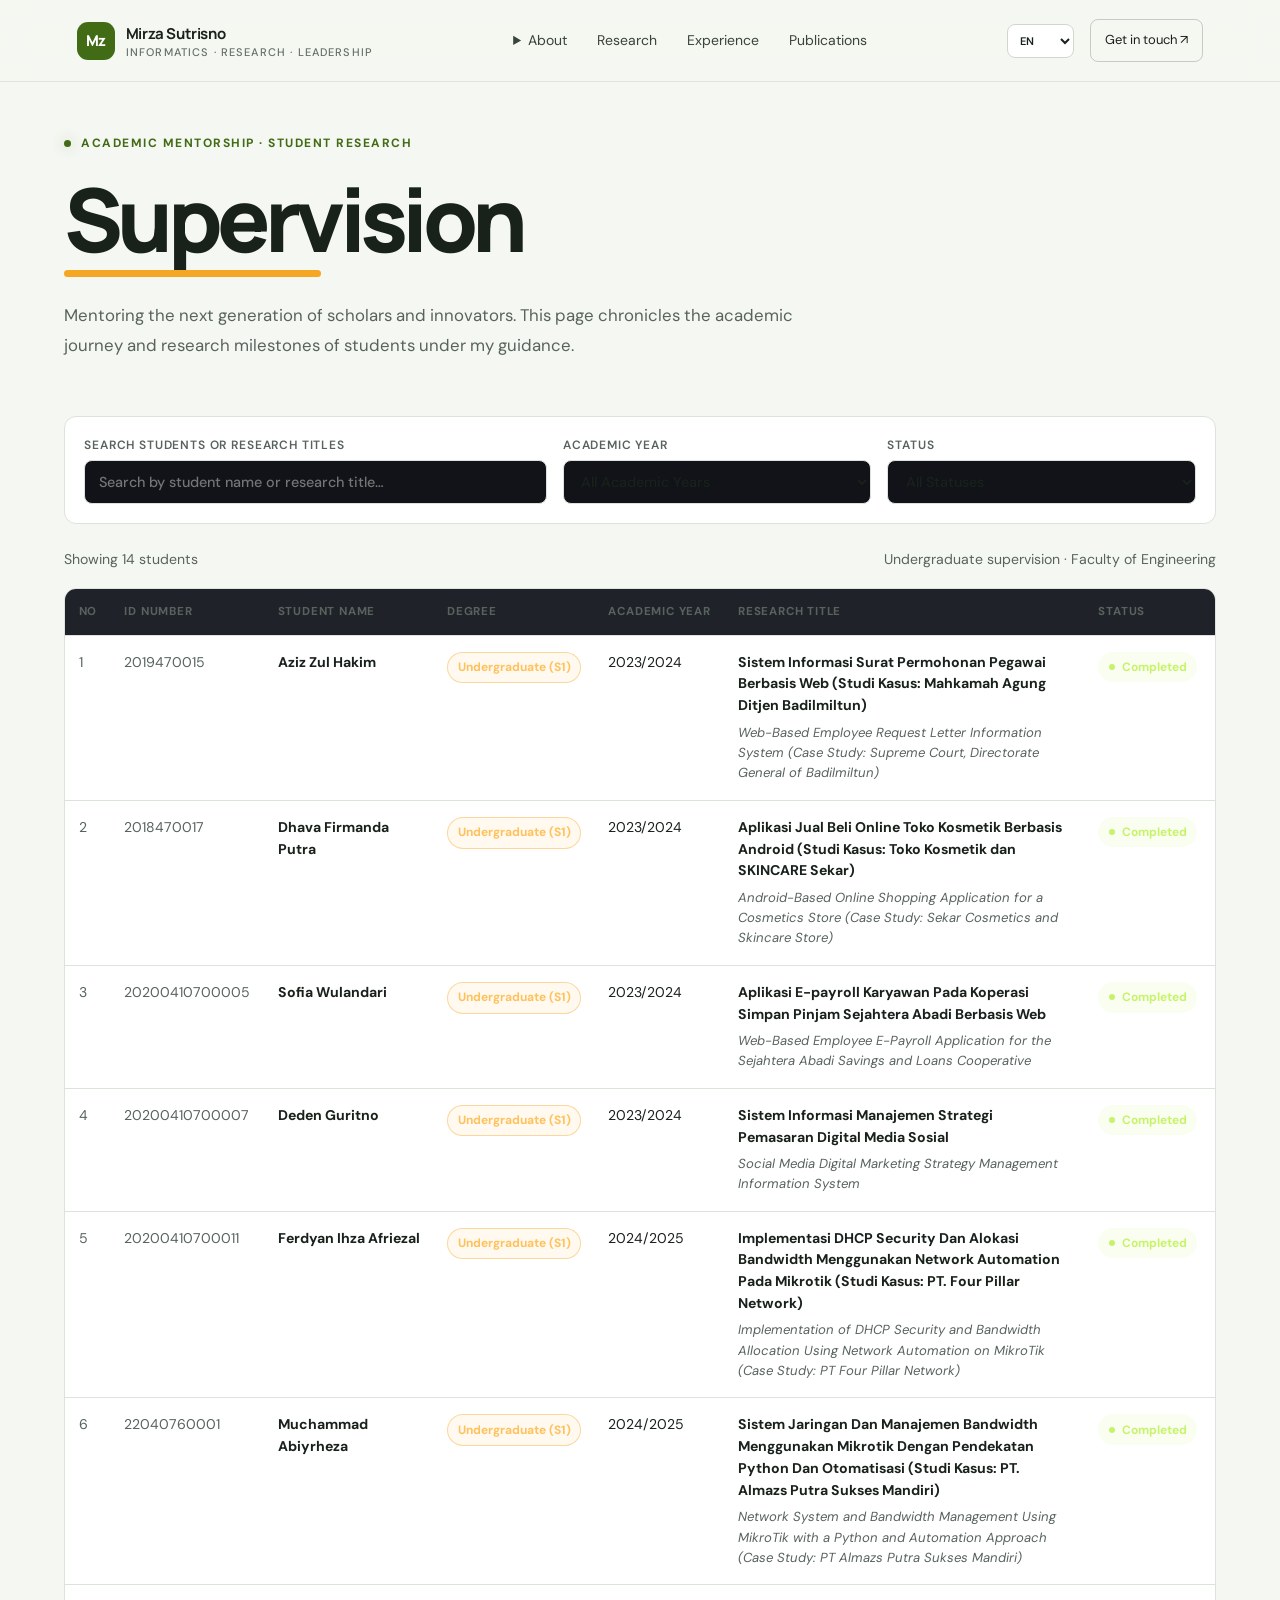
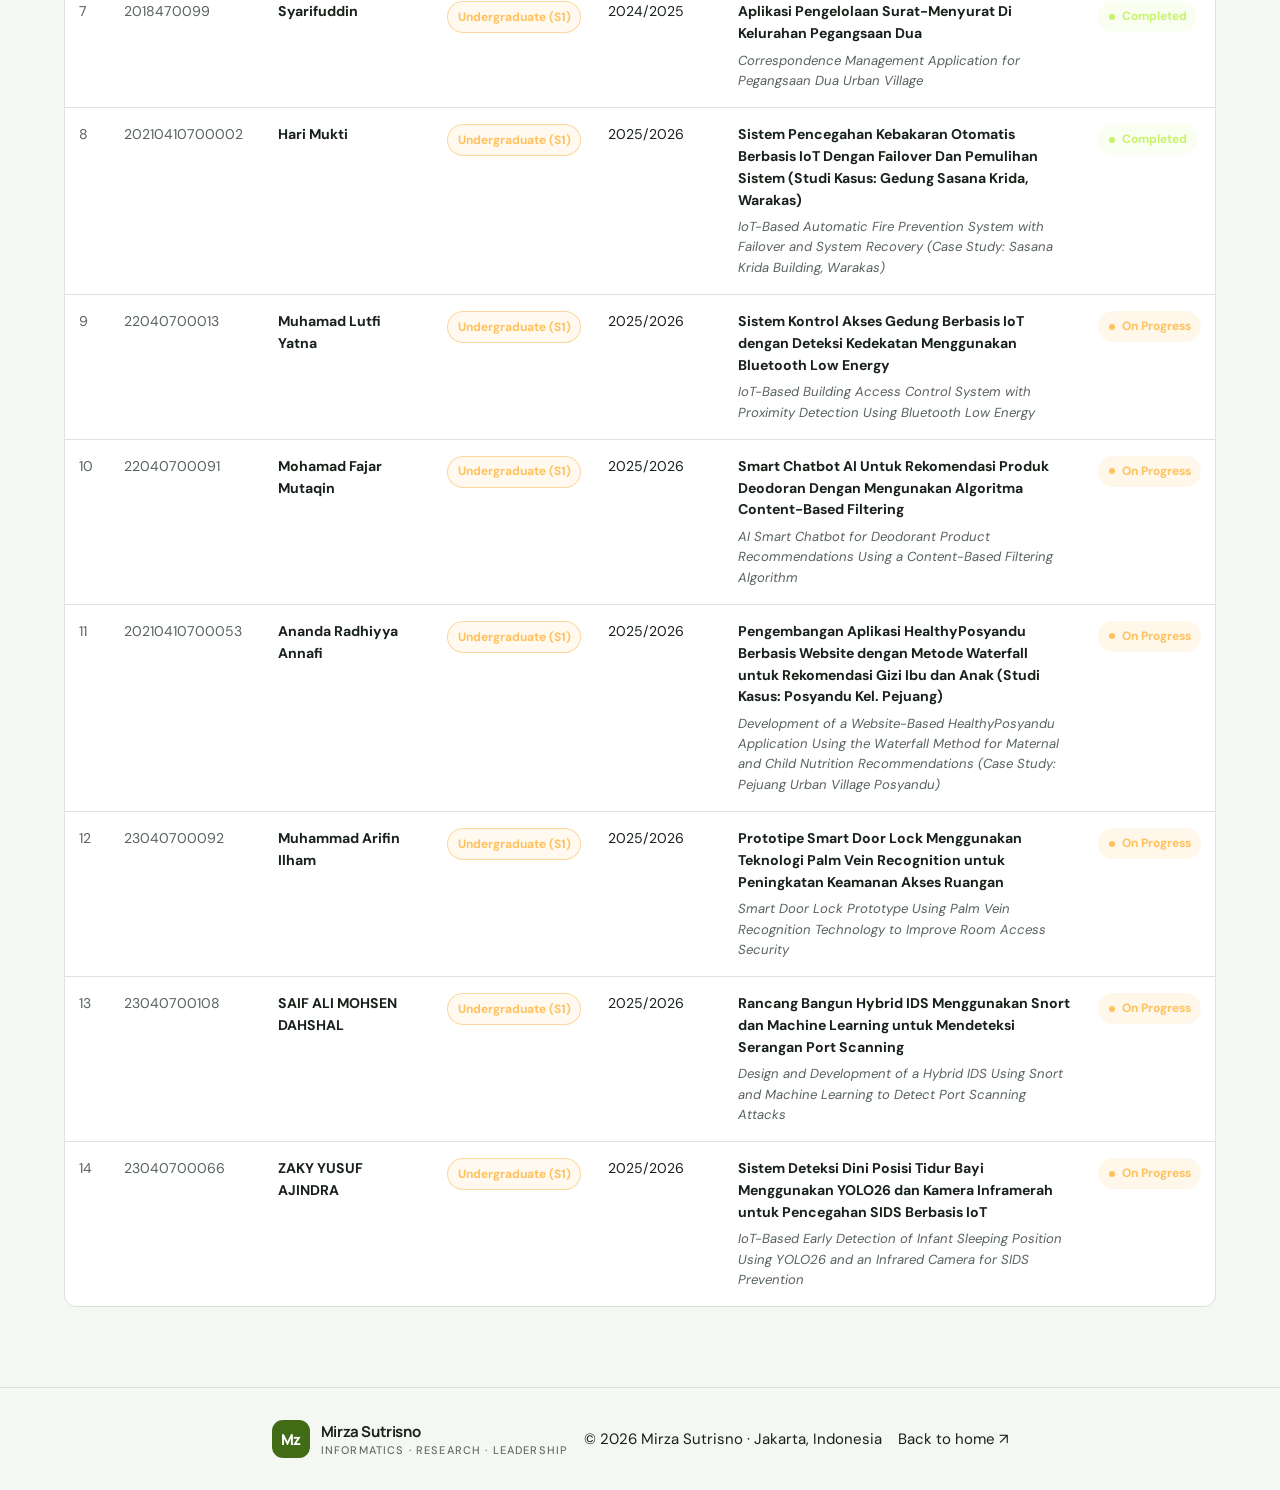
==== supervision.html @ d1dec236 "Add student supervision page with searchable and filterable table" ====
<!doctype html>
<html lang="en">
<head>
  <meta charset="utf-8">
  <meta name="viewport" content="width=device-width, initial-scale=1">
  <meta name="theme-color" content="#111318">
  <meta name="description" content="Academic supervision and research milestones of undergraduate students guided by Mirza Sutrisno.">
  <title>Supervision — Mirza Sutrisno</title>
  <link rel="icon" type="image/png" href="favicon.png">
  <link rel="preconnect" href="https://fonts.googleapis.com">
  <link rel="preconnect" href="https://fonts.gstatic.com" crossorigin>
  <link href="https://fonts.googleapis.com/css2?family=DM+Sans:wght@400;500;600;700&family=Manrope:wght@400;500;600;700;800&display=swap" rel="stylesheet">
  <link rel="stylesheet" href="assets/css/site.css?v=105f255">
  <script defer src="assets/js/site.js"></script>
  <style>
    :root{--amber:#f5a623}
    .supervision-page{max-width:1280px;margin:0 auto;padding:0 5vw}
    .supervision-hero{padding:clamp(2rem,4vw,3.5rem) 0 2rem}
    .supervision-hero h1{display:inline-block;position:relative;margin:1.25rem 0 1rem;font:800 clamp(2.8rem,7vw,5.5rem)/1 var(--display);letter-spacing:-.065em}
    .supervision-hero h1::after{content:"";position:absolute;left:0;bottom:-.18em;width:56%;height:.09em;border-radius:99px;background:var(--amber)}
    .supervision-intro{max-width:760px;margin:1.4rem 0 0;color:var(--muted);font-size:1.05rem;line-height:1.8}
    .filter-panel{display:grid;grid-template-columns:minmax(240px,1.5fr) repeat(2,minmax(180px,1fr));gap:1rem;align-items:end;margin:1.5rem 0;padding:1.2rem;border:1px solid var(--line);border-radius:12px;background:var(--panel)}
    .filter-field{display:grid;gap:.45rem}
    .filter-field label{color:var(--muted);font:600 .75rem var(--mono);letter-spacing:.07em;text-transform:uppercase}
    .filter-control{width:100%;min-height:44px;padding:.7rem .85rem;border:1px solid var(--line);border-radius:8px;background:#111318;color:var(--text);font:500 .9rem var(--mono)}
    .filter-control:focus{outline:2px solid var(--amber);outline-offset:2px}
    .table-meta{display:flex;justify-content:space-between;align-items:center;gap:1rem;margin:1rem 0;color:var(--muted);font-size:.88rem}
    .table-wrap{overflow:auto;margin-bottom:5rem;border:1px solid var(--line);border-radius:12px;background:var(--panel)}
    .supervision-table{width:100%;min-width:1080px;border-collapse:collapse;text-align:left}
    .supervision-table th{padding:.95rem .85rem;background:#20222a;color:var(--muted);font:700 .72rem var(--mono);letter-spacing:.07em;text-transform:uppercase;white-space:nowrap}
    .supervision-table td{padding:1rem .85rem;border-top:1px solid var(--line);vertical-align:top;color:var(--text);font-size:.88rem;line-height:1.55}
    .supervision-table tbody tr:hover{background:#ffffff06}
    .supervision-table .number,.supervision-table .student-id{color:var(--muted);font-variant-numeric:tabular-nums;white-space:nowrap}
    .student-name{min-width:150px;font-weight:700}
    .degree-badge{display:inline-block;padding:.35rem .6rem;border:1px solid #f5a62366;border-radius:999px;background:#f5a62312;color:#ffc15c;font-size:.75rem;font-weight:700;white-space:nowrap}
    .academic-year{white-space:nowrap}
    .research-title{min-width:310px;max-width:480px}
    .research-title strong{display:block;color:var(--text);font-weight:700}
    .research-title em{display:block;margin-top:.35rem;color:var(--muted);font-size:.82rem}
    .status-badge{display:inline-flex;align-items:center;gap:.45rem;padding:.38rem .65rem;border-radius:999px;font-size:.75rem;font-weight:700;white-space:nowrap}
    .status-badge::before{content:"";width:6px;height:6px;border-radius:50%;background:currentColor}
    .status-completed{background:#c7f36a18;color:#c7f36a}
    .status-progress{background:#f5a62318;color:#ffc15c}
    .empty-state{padding:2rem;color:var(--muted);text-align:center}
    .supervision-footer{padding:2rem 5vw;border-top:1px solid var(--line)}
    .supervision-footer-inner{max-width:1280px;margin:auto;display:flex;justify-content:space-between;align-items:center;gap:1rem;flex-wrap:wrap}
    @media(max-width:760px){.filter-panel{grid-template-columns:1fr}.supervision-page{padding:0 6vw}.table-meta{align-items:flex-start;flex-direction:column}.supervision-footer-inner{align-items:flex-start;flex-direction:column}}
  </style>
</head>
<body>
  <header class="top">
    <a class="brand" href="index.html#home"><span class="brand-mark">Mz</span><span>Mirza Sutrisno<span class="brand-sub">INFORMATICS · RESEARCH · LEADERSHIP</span></span></a>
    <nav aria-label="Main navigation">
      <details class="nav-dropdown"><summary>About</summary><div class="nav-dropdown-menu"><a href="index.html#about">About</a><a href="teaching.html">Teaching</a><a href="supervision.html" aria-current="page">Supervision</a></div></details>
      <a href="index.html#work">Research</a><a href="index.html#experience">Experience</a><a href="index.html#publications">Publications</a>
    </nav>
    <div class="tools"><select id="language" aria-label="Choose language"><option value="en">EN</option><option value="id">ID</option><option value="ar">العربية</option></select><a class="contact-btn" href="mailto:mirza.sutrisno@umj.ac.id">Get in touch ↗</a><button class="menu" aria-label="Open menu">☰</button></div>
  </header>
  <main class="supervision-page">
    <section class="supervision-hero" aria-labelledby="page-title">
      <div class="eyebrow"><span class="dot"></span><span>ACADEMIC MENTORSHIP · STUDENT RESEARCH</span></div>
      <h1 id="page-title">Supervision</h1>
      <p class="supervision-intro">Mentoring the next generation of scholars and innovators. This page chronicles the academic journey and research milestones of students under my guidance.</p>
    </section>
    <section class="filter-panel" aria-label="Filter student supervision records">
      <div class="filter-field"><label for="student-search">Search students or research titles</label><input class="filter-control" id="student-search" type="search" placeholder="Search by student name or research title…" autocomplete="off"></div>
      <div class="filter-field"><label for="academic-year-filter">Academic year</label><select class="filter-control" id="academic-year-filter"><option value="all">All Academic Years</option><option value="2023/2024">2023/2024</option><option value="2024/2025">2024/2025</option><option value="2025/2026">2025/2026</option></select></div>
      <div class="filter-field"><label for="status-filter">Status</label><select class="filter-control" id="status-filter"><option value="all">All Statuses</option><option value="Completed">Completed</option><option value="On Progress">On Progress</option></select></div>
    </section>
    <div class="table-meta"><span id="result-count" aria-live="polite">Showing 14 students</span><span>Undergraduate supervision · Faculty of Engineering</span></div>
    <div class="table-wrap">
      <table class="supervision-table">
        <thead><tr><th scope="col">No</th><th scope="col">ID Number</th><th scope="col">Student Name</th><th scope="col">Degree</th><th scope="col">Academic Year</th><th scope="col">Research Title</th><th scope="col">Status</th></tr></thead>
        <tbody id="student-rows">
          <tr data-year="2023/2024" data-status="Completed"><td class="number">1</td><td class="student-id">2019470015</td><td class="student-name">Aziz Zul Hakim</td><td><span class="degree-badge">Undergraduate (S1)</span></td><td class="academic-year">2023/2024</td><td class="research-title"><strong>Sistem Informasi Surat Permohonan Pegawai Berbasis Web (Studi Kasus: Mahkamah Agung Ditjen Badilmiltun)</strong><em>Web-Based Employee Request Letter Information System (Case Study: Supreme Court, Directorate General of Badilmiltun)</em></td><td><span class="status-badge status-completed">Completed</span></td></tr>
          <tr data-year="2023/2024" data-status="Completed"><td class="number">2</td><td class="student-id">2018470017</td><td class="student-name">Dhava Firmanda Putra</td><td><span class="degree-badge">Undergraduate (S1)</span></td><td class="academic-year">2023/2024</td><td class="research-title"><strong>Aplikasi Jual Beli Online Toko Kosmetik Berbasis Android (Studi Kasus: Toko Kosmetik dan SKINCARE Sekar)</strong><em>Android-Based Online Shopping Application for a Cosmetics Store (Case Study: Sekar Cosmetics and Skincare Store)</em></td><td><span class="status-badge status-completed">Completed</span></td></tr>
          <tr data-year="2023/2024" data-status="Completed"><td class="number">3</td><td class="student-id">20200410700005</td><td class="student-name">Sofia Wulandari</td><td><span class="degree-badge">Undergraduate (S1)</span></td><td class="academic-year">2023/2024</td><td class="research-title"><strong>Aplikasi E-payroll Karyawan Pada Koperasi Simpan Pinjam Sejahtera Abadi Berbasis Web</strong><em>Web-Based Employee E-Payroll Application for the Sejahtera Abadi Savings and Loans Cooperative</em></td><td><span class="status-badge status-completed">Completed</span></td></tr>
          <tr data-year="2023/2024" data-status="Completed"><td class="number">4</td><td class="student-id">20200410700007</td><td class="student-name">Deden Guritno</td><td><span class="degree-badge">Undergraduate (S1)</span></td><td class="academic-year">2023/2024</td><td class="research-title"><strong>Sistem Informasi Manajemen Strategi Pemasaran Digital Media Sosial</strong><em>Social Media Digital Marketing Strategy Management Information System</em></td><td><span class="status-badge status-completed">Completed</span></td></tr>
          <tr data-year="2024/2025" data-status="Completed"><td class="number">5</td><td class="student-id">20200410700011</td><td class="student-name">Ferdyan Ihza Afriezal</td><td><span class="degree-badge">Undergraduate (S1)</span></td><td class="academic-year">2024/2025</td><td class="research-title"><strong>Implementasi DHCP Security Dan Alokasi Bandwidth Menggunakan Network Automation Pada Mikrotik (Studi Kasus: PT. Four Pillar Network)</strong><em>Implementation of DHCP Security and Bandwidth Allocation Using Network Automation on MikroTik (Case Study: PT Four Pillar Network)</em></td><td><span class="status-badge status-completed">Completed</span></td></tr>
          <tr data-year="2024/2025" data-status="Completed"><td class="number">6</td><td class="student-id">22040760001</td><td class="student-name">Muchammad Abiyrheza</td><td><span class="degree-badge">Undergraduate (S1)</span></td><td class="academic-year">2024/2025</td><td class="research-title"><strong>Sistem Jaringan Dan Manajemen Bandwidth Menggunakan Mikrotik Dengan Pendekatan Python Dan Otomatisasi (Studi Kasus: PT. Almazs Putra Sukses Mandiri)</strong><em>Network System and Bandwidth Management Using MikroTik with a Python and Automation Approach (Case Study: PT Almazs Putra Sukses Mandiri)</em></td><td><span class="status-badge status-completed">Completed</span></td></tr>
          <tr data-year="2024/2025" data-status="Completed"><td class="number">7</td><td class="student-id">2018470099</td><td class="student-name">Syarifuddin</td><td><span class="degree-badge">Undergraduate (S1)</span></td><td class="academic-year">2024/2025</td><td class="research-title"><strong>Aplikasi Pengelolaan Surat-Menyurat Di Kelurahan Pegangsaan Dua</strong><em>Correspondence Management Application for Pegangsaan Dua Urban Village</em></td><td><span class="status-badge status-completed">Completed</span></td></tr>
          <tr data-year="2025/2026" data-status="Completed"><td class="number">8</td><td class="student-id">20210410700002</td><td class="student-name">Hari Mukti</td><td><span class="degree-badge">Undergraduate (S1)</span></td><td class="academic-year">2025/2026</td><td class="research-title"><strong>Sistem Pencegahan Kebakaran Otomatis Berbasis IoT Dengan Failover Dan Pemulihan Sistem (Studi Kasus: Gedung Sasana Krida, Warakas)</strong><em>IoT-Based Automatic Fire Prevention System with Failover and System Recovery (Case Study: Sasana Krida Building, Warakas)</em></td><td><span class="status-badge status-completed">Completed</span></td></tr>
          <tr data-year="2025/2026" data-status="On Progress"><td class="number">9</td><td class="student-id">22040700013</td><td class="student-name">Muhamad Lutfi Yatna</td><td><span class="degree-badge">Undergraduate (S1)</span></td><td class="academic-year">2025/2026</td><td class="research-title"><strong>Sistem Kontrol Akses Gedung Berbasis IoT dengan Deteksi Kedekatan Menggunakan Bluetooth Low Energy</strong><em>IoT-Based Building Access Control System with Proximity Detection Using Bluetooth Low Energy</em></td><td><span class="status-badge status-progress">On Progress</span></td></tr>
          <tr data-year="2025/2026" data-status="On Progress"><td class="number">10</td><td class="student-id">22040700091</td><td class="student-name">Mohamad Fajar Mutaqin</td><td><span class="degree-badge">Undergraduate (S1)</span></td><td class="academic-year">2025/2026</td><td class="research-title"><strong>Smart Chatbot AI Untuk Rekomendasi Produk Deodoran Dengan Mengunakan Algoritma Content-Based Filtering</strong><em>AI Smart Chatbot for Deodorant Product Recommendations Using a Content-Based Filtering Algorithm</em></td><td><span class="status-badge status-progress">On Progress</span></td></tr>
          <tr data-year="2025/2026" data-status="On Progress"><td class="number">11</td><td class="student-id">20210410700053</td><td class="student-name">Ananda Radhiyya Annafi</td><td><span class="degree-badge">Undergraduate (S1)</span></td><td class="academic-year">2025/2026</td><td class="research-title"><strong>Pengembangan Aplikasi HealthyPosyandu Berbasis Website dengan Metode Waterfall untuk Rekomendasi Gizi Ibu dan Anak (Studi Kasus: Posyandu Kel. Pejuang)</strong><em>Development of a Website-Based HealthyPosyandu Application Using the Waterfall Method for Maternal and Child Nutrition Recommendations (Case Study: Pejuang Urban Village Posyandu)</em></td><td><span class="status-badge status-progress">On Progress</span></td></tr>
          <tr data-year="2025/2026" data-status="On Progress"><td class="number">12</td><td class="student-id">23040700092</td><td class="student-name">Muhammad Arifin Ilham</td><td><span class="degree-badge">Undergraduate (S1)</span></td><td class="academic-year">2025/2026</td><td class="research-title"><strong>Prototipe Smart Door Lock Menggunakan Teknologi Palm Vein Recognition untuk Peningkatan Keamanan Akses Ruangan</strong><em>Smart Door Lock Prototype Using Palm Vein Recognition Technology to Improve Room Access Security</em></td><td><span class="status-badge status-progress">On Progress</span></td></tr>
          <tr data-year="2025/2026" data-status="On Progress"><td class="number">13</td><td class="student-id">23040700108</td><td class="student-name">SAIF ALI MOHSEN DAHSHAL</td><td><span class="degree-badge">Undergraduate (S1)</span></td><td class="academic-year">2025/2026</td><td class="research-title"><strong>Rancang Bangun Hybrid IDS Menggunakan Snort dan Machine Learning untuk Mendeteksi Serangan Port Scanning</strong><em>Design and Development of a Hybrid IDS Using Snort and Machine Learning to Detect Port Scanning Attacks</em></td><td><span class="status-badge status-progress">On Progress</span></td></tr>
          <tr data-year="2025/2026" data-status="On Progress"><td class="number">14</td><td class="student-id">23040700066</td><td class="student-name">ZAKY YUSUF AJINDRA</td><td><span class="degree-badge">Undergraduate (S1)</span></td><td class="academic-year">2025/2026</td><td class="research-title"><strong>Sistem Deteksi Dini Posisi Tidur Bayi Menggunakan YOLO26 dan Kamera Inframerah untuk Pencegahan SIDS Berbasis IoT</strong><em>IoT-Based Early Detection of Infant Sleeping Position Using YOLO26 and an Infrared Camera for SIDS Prevention</em></td><td><span class="status-badge status-progress">On Progress</span></td></tr>
        </tbody>
      </table>
      <p class="empty-state" id="empty-state" hidden>No student records match your filters. Try changing your search or selections.</p>
    </div>
  </main>
  <footer class="supervision-footer"><div class="supervision-footer-inner"><a class="brand" href="index.html#home"><span class="brand-mark">Mz</span><span>Mirza Sutrisno<span class="brand-sub">INFORMATICS · RESEARCH · LEADERSHIP</span></span></a><span>© <span id="year"></span> Mirza Sutrisno · Jakarta, Indonesia</span><a href="index.html#home">Back to home ↗</a></div></footer>
  <script>
    const rows=[...document.querySelectorAll('#student-rows tr')];
    const searchInput=document.getElementById('student-search');
    const yearFilter=document.getElementById('academic-year-filter');
    const statusFilter=document.getElementById('status-filter');
    function filterStudents(){
      const query=searchInput.value.trim().toLowerCase();
      const year=yearFilter.value;
      const status=statusFilter.value;
      let visible=0;
      rows.forEach(row=>{
        const searchable=`${row.querySelector('.student-name').textContent} ${row.querySelector('.research-title').textContent}`.toLowerCase();
        const matches=searchable.includes(query)&&(year==='all'||row.dataset.year===year)&&(status==='all'||row.dataset.status===status);
        row.hidden=!matches;
        if(matches)visible++;
      });
      document.getElementById('result-count').textContent=`Showing ${visible} of ${rows.length} students`;
      document.getElementById('empty-state').hidden=visible!==0;
    }
    searchInput.addEventListener('input',filterStudents);
    yearFilter.addEventListener('change',filterStudents);
    statusFilter.addEventListener('change',filterStudents);
    document.getElementById('year').textContent=new Date().getFullYear();
  </script>
</body>
</html>
---- assets/css/site.css ----
@import url('https://fonts.googleapis.com/css2?family=DM+Sans:wght@400;500;600;700&family=Manrope:wght@400;500;600;700;800&display=swap');
:root{--bg:#111318;--panel:#181a21;--text:#f2f2ee;--muted:#a2a4ae;--line:#30323a;--lime:#c7f36a;--mono:'DM Sans',sans-serif;--display:'Manrope',sans-serif}*{box-sizing:border-box}html{scroll-behavior:smooth;scroll-padding-top:90px}body{margin:0;background:var(--bg);color:var(--text);font-family:var(--mono);font-size:15px;line-height:1.7}a{color:inherit;text-decoration:none}.top{height:82px;padding:0 max(calc((100vw - 1200px)/2),6%);display:flex;align-items:center;justify-content:space-between;border-bottom:1px solid #ffffff12;position:sticky;top:0;background:#111318ed;backdrop-filter:blur(14px);z-index:10}.brand{display:flex;align-items:center;gap:11px;font:700 15px var(--display);letter-spacing:-.4px}.brand-mark{width:38px;height:38px;border-radius:11px;background:var(--lime);color:#151710;display:grid;place-items:center;font-weight:800}.brand-sub{display:block;font:500 8px var(--mono);color:var(--muted);letter-spacing:1.15px;margin-top:1px}.top nav{display:flex;gap:30px;color:#c8c8cc;font-size:12px}.top nav a:hover,.text-link:hover{color:var(--lime)}.tools{display:flex;align-items:center;gap:16px}select{background:#202127;color:var(--text);border:1px solid var(--line);border-radius:8px;padding:8px;font:600 11px var(--mono)}.contact-btn{border:1px solid #ffffff30;padding:9px 14px;border-radius:8px;font-size:11px}.contact-btn:hover{background:var(--lime);color:#111}.menu{display:none}.hero{max-width:1200px;margin:auto;min-height:660px;padding:92px 0 74px;display:grid;grid-template-columns:1.08fr .92fr;align-items:center;gap:40px}.eyebrow{color:var(--lime);letter-spacing:1.5px;font-size:10px;font-weight:700;display:flex;align-items:center;gap:10px}.dot,.pulse{width:7px;height:7px;border-radius:50%;background:var(--lime);box-shadow:0 0 14px #c7f36a9c}.hero h1{font:700 clamp(48px,6vw,78px)/1.05 var(--display);letter-spacing:-4.5px;margin:23px 0}.hero h1 em{font-style:normal;color:var(--lime)}.lead{max-width:510px;font-size:16px;color:#b7b8bf;line-height:1.85}.hero-actions{display:flex;align-items:center;gap:28px;margin-top:29px}.primary{display:inline-flex;align-items:center;gap:30px;padding:13px 18px;background:var(--lime);color:#171a11;border-radius:7px;font-size:12px;font-weight:700}.primary span{font-size:18px}.text-link{font-size:12px;color:#ddd}.metrics{display:flex;gap:46px;border-top:1px solid var(--line);margin-top:58px;padding-top:22px}.metrics div{display:grid;gap:2px}.metrics strong{font:700 25px var(--display)}.metrics strong span{color:var(--lime)}.metrics small{font-size:10px;color:var(--muted);max-width:125px;line-height:1.4}.hero-art{height:440px;position:relative;display:grid;place-items:center}.portrait{width:310px;height:370px;position:relative;z-index:1;overflow:hidden;border-radius:160px 160px 18px 18px;background:#252932;border:1px solid #ffffff20}.portrait img{width:100%;height:100%;object-fit:cover;object-position:center 25%;filter:grayscale(100%);opacity:.87}.portrait:after{content:'';position:absolute;inset:45% 0 0;background:linear-gradient(transparent,#111318)}.portrait-tag{position:absolute;bottom:18px;left:0;right:0;text-align:center;z-index:2;font-size:9px;letter-spacing:2px;color:#e1e2da}.orbit{position:absolute;border:1px solid #c7f36a31;border-radius:50%;transform:rotate(-23deg)}.orbit-one{width:490px;height:290px}.orbit-two{width:420px;height:370px;transform:rotate(38deg);border-color:#ffffff13}.float-card{position:absolute;z-index:3;background:#23252b;border:1px solid #ffffff1b;padding:12px 15px;border-radius:9px;display:flex;align-items:center;gap:11px;box-shadow:0 18px 45px #0006;font-size:8px;letter-spacing:.8px;color:#a9aab1;line-height:1.55}.float-card b{font-size:11px;color:#f4f4f0;letter-spacing:0}.card-icon{font-size:24px;color:var(--lime)}.card-a{left:-4px;top:86px}.card-b{right:-1px;bottom:81px}.pulse{display:inline-block}.vertical-label{position:absolute;right:-32px;top:42%;writing-mode:vertical-rl;letter-spacing:2px;font-size:8px;color:#797b84}.ticker{border-block:1px solid var(--line);display:flex;align-items:center;justify-content:center;gap:42px;padding:19px 5%;color:#bfc0c5;font-size:9px;letter-spacing:1.6px;white-space:nowrap;overflow:hidden}.ticker i{font-style:normal;color:var(--lime);font-size:14px}.section{max-width:1200px;margin:auto;padding:110px 0}.section-label{display:flex;align-items:center;gap:22px;font-size:9px;letter-spacing:1.5px;color:var(--lime);font-weight:700}.rule{height:1px;background:var(--line);flex:1}.about-grid{display:grid;grid-template-columns:1fr 1fr;gap:100px;margin-top:45px}.section h2{font:650 42px/1.18 var(--display);letter-spacing:-1.8px;margin:0}.about-grid p{color:#aeb0b8;margin:0 0 17px;font-size:14px}.about-grid .text-link{display:inline-block;margin-top:9px;color:var(--lime)}.research{border-top:1px solid #ffffff0c}.section-heading{display:flex;align-items:end;justify-content:space-between;margin:43px 0 40px}.section-heading p{max-width:330px;color:var(--muted);font-size:12px}.projects{display:grid;grid-template-columns:repeat(3,1fr);gap:14px}.project{background:var(--panel);border:1px solid #ffffff0d;border-radius:11px;padding:24px;min-height:320px;display:flex;flex-direction:column;transition:transform .2s,border-color .2s}.project:hover{transform:translateY(-4px);border-color:#c7f36a70}.project-top{display:flex;justify-content:space-between;color:#a2a4ab;font-size:8px;letter-spacing:1px}.project-top span+span{color:var(--lime);font-size:16px}.project-glyph{font-size:34px;color:var(--lime);margin:27px 0 9px}.project h3{font:650 17px/1.4 var(--display);margin:0 0 10px}.project p{color:#a2a4ab;font-size:11px;line-height:1.8;margin:0 0 20px}.chips{margin-top:auto;display:flex;gap:7px;flex-wrap:wrap}.chips span{font-size:8px;color:#c9cbd0;border:1px solid #ffffff1a;padding:4px 7px;border-radius:4px;letter-spacing:.6px}.experience{border-top:1px solid #ffffff0c}.journey-grid{display:grid;grid-template-columns:.7fr 1.3fr;gap:90px;margin-top:47px}.timeline article{display:grid;grid-template-columns:120px 1fr;gap:20px;padding:0 0 25px;margin-bottom:24px;border-bottom:1px solid var(--line)}.timeline time{font-size:9px;color:var(--lime);letter-spacing:1px;padding-top:4px}.timeline h3{font:600 16px var(--display);margin:0 0 5px}.timeline p{font-size:11px;color:var(--muted);margin:0}.education{margin:12px 0 0 41%;border-top:1px solid var(--line);padding-top:20px;display:flex;align-items:center;gap:26px;font-size:11px}.education>span{color:var(--lime);font-size:9px;letter-spacing:1px}.education b{font-weight:500;font-size:16px;position:relative;padding-left:48px;min-height:40px}.education .education-icon{position:absolute;left:0;top:50%;transform:translateY(-50%);width:36px;height:36px;object-fit:contain}.education small{display:block;color:var(--muted);font-size:13px}.publications{border-top:1px solid #ffffff0c}.publications h2{margin:38px 0 28px}.publication{display:grid;grid-template-columns:210px 1fr 20px;gap:20px;align-items:center;padding:21px 0;border-top:1px solid var(--line)}.publication span{font-size:8px;color:var(--lime);letter-spacing:.9px}.publication b{font:550 14px var(--display)}.publication i{font-style:normal;color:var(--lime)}.publication:hover b{color:var(--lime)}.profile-links{display:flex;gap:22px;margin-top:30px}.profile-links a{font-size:10px;color:#aeb0b8}.profile-links a:hover{color:var(--lime)}.closing{border-top:1px solid var(--line);text-align:center;padding:90px 20px 100px;background:radial-gradient(ellipse at 50% 110%,#c7f36a12,transparent 55%)}.closing .eyebrow{justify-content:center}.closing h2{font:700 clamp(38px,5vw,58px)/1.12 var(--display);letter-spacing:-2px;margin:25px 0}.closing .primary{margin-top:9px}footer{border-top:1px solid var(--line);min-height:95px;padding:20px max(calc((100vw - 1200px)/2),6%);display:flex;justify-content:space-between;align-items:center}footer>span,footer>a:last-child{font-size:9px;color:var(--muted)}[dir=rtl] body{text-align:right}[dir=rtl] .hero,[dir=rtl] .about-grid,[dir=rtl] .journey-grid{direction:rtl}[dir=rtl] .hero-art{direction:ltr}[dir=rtl] .card-a{left:auto;right:-4px}[dir=rtl] .card-b{right:auto;left:-1px}[dir=rtl] .vertical-label{right:auto;left:-32px}[dir=rtl] .timeline article{grid-template-columns:1fr 120px}[dir=rtl] .education{margin:12px 0 0 0;margin-right:41%}@media(max-width:1280px){.hero,.section{margin-left:6%;margin-right:6%}}@media(max-width:760px){.top{height:70px;padding:0 5%}.top nav{display:none;position:absolute;top:69px;left:0;right:0;background:#17191f;padding:20px 6%;flex-direction:column;gap:18px}.top nav.open{display:flex}.contact-btn{display:none}.menu{display:block;color:white;background:none;border:0;font-size:20px}.hero{padding:62px 0 50px;grid-template-columns:1fr;gap:5px}.hero h1{font-size:56px;letter-spacing:-3px}.hero-art{height:370px;max-width:490px;width:100%;margin:auto}.portrait{width:260px;height:315px}.orbit-one{width:380px;height:240px}.orbit-two{width:330px;height:290px}.card-a{left:0}.card-b{right:0}.metrics{gap:22px;margin-top:40px}.metrics small{font-size:9px}.ticker{justify-content:flex-start;gap:25px}.section{padding:76px 0}.about-grid,.journey-grid{grid-template-columns:1fr;gap:22px}.section h2{font-size:34px}.section-heading{display:block}.projects{grid-template-columns:1fr}.project{min-height:270px}.education{margin:20px 0 0!important;flex-wrap:wrap}.publication{grid-template-columns:1fr 18px;gap:5px}.publication span{grid-column:1}.publication b{grid-column:1}.publication i{grid-column:2;grid-row:1/3}.timeline article{grid-template-columns:95px 1fr;gap:12px}.vertical-label{right:-12px}.closing{padding:72px 5%}footer{padding:20px 5%;gap:14px;flex-wrap:wrap}footer>span{order:3;width:100%}}#back-to-top{position:fixed;right:26px;bottom:26px;z-index:20;width:48px;height:48px;border:1px solid #ffffff30;border-radius:50%;background:var(--lime);color:#171a11;font:700 24px/1 var(--display);box-shadow:0 8px 24px #0007;cursor:pointer;opacity:0;visibility:hidden;transform:translateY(10px);transition:opacity .2s,transform .2s,visibility .2s}#back-to-top.visible{opacity:1;visibility:visible;transform:translateY(0)}#back-to-top:hover{background:#d8ffa0;transform:translateY(-3px)}#back-to-top:focus-visible{outline:3px solid #fff;outline-offset:3px}[dir=rtl] #back-to-top{right:auto;left:26px}@media(max-width:760px){#back-to-top{right:16px;bottom:16px;width:44px;height:44px}[dir=rtl] #back-to-top{right:auto;left:16px}}:root{--bg:#f5f7f2;--panel:#ffffff;--text:#19211b;--muted:#58635d;--line:#dce3da;--lime:#426b16}body{background:var(--bg);color:var(--text)}.top{background:#f5f7f2ed;border-bottom-color:#19211b18}.top nav{color:#39443b}.brand-sub{color:#657067}.hero h1 em{color:#426b16}.lead{color:#4f5b52;font-size:18px}.text-link{color:#334036}.portrait{background:#e3e8df;border-color:#d5ddd2}.portrait img{filter:none;opacity:1}.portrait:after{background:linear-gradient(transparent,#182119b0)}.portrait-tag{color:#fff}.float-card{background:#fff;border-color:#d8dfd6;color:#59645b;box-shadow:0 18px 45px #17221520}.float-card b{color:#19211b}.card-icon{color:#426b16}.vertical-label{color:#5e695f}.ticker{color:#465249;border-color:var(--line)}.about-grid p,.project p,.timeline p,.section-heading p{color:#566259}.project{background:#fff;border-color:#e0e6de;box-shadow:0 8px 28px #1a271010}.project:hover{border-color:#8aae69}.project-top,.chips span{color:#59645b}.chips span{border-color:#dbe2d8}.timeline article{border-bottom-color:var(--line)}.education{border-top-color:var(--line)}.publication{border-top-color:var(--line)}.profile-links a{color:#536056}.closing{border-top-color:var(--line);background:radial-gradient(ellipse at 50% 110%,#8fb95020,transparent 55%)}footer{border-top-color:var(--line)}footer>span,footer>a:last-child{color:#536056}.orbit-one{border-color:#426b1640}.orbit-two{border-color:#19211b20}.contact-btn{border-color:#19211b35}.contact-btn:hover{background:#426b16;color:#fff}.primary{background:#426b16;color:#fff}.primary:hover{background:#345710}.brand-mark{background:#426b16;color:#fff}.dot,.pulse{background:#426b16;box-shadow:0 0 14px #426b1655}.section-label,.eyebrow,.timeline time,.education>span,.publication span,.project-top span+span,.project-glyph,.profile-links a:hover,.about-grid .text-link{color:#426b16}.project h3,.timeline h3,.publication b{color:#19211b}.publication:hover b{color:#426b16}select{background:#fff;color:#19211b;border-color:#cfd8cd}.menu{color:#19211b}.section{color:var(--text)}.brand{color:var(--text)}.brand-sub{font-size:11px}.top nav{font-size:14px}.contact-btn{font-size:13px}.eyebrow,.section-label,.timeline time,.education>span,.publication span,.project-top,.chips span,.metrics small,.float-card,.vertical-label,.portrait-tag,.profile-links a,footer>span,footer>a:last-child{font-size:12px}.metrics small{max-width:150px}.project p,.timeline p,.about-grid p,.section-heading p{font-size:15px}.project h3{font-size:19px}.timeline h3{font-size:18px}.publication b{font-size:16px}.primary,.text-link{font-size:14px}.brand-mark{flex:none}#back-to-top{background:#426b16;color:#fff}#back-to-top:hover{background:#345710}@media(max-width:760px){.top nav{background:#fff}.lead{font-size:17px}.project p,.timeline p,.about-grid p,.section-heading p{font-size:15px}}.ticker{font-size:12px}.education small{font-size:12px}.metrics small{font-size:12px}.project-top{font-size:12px}.publication span{font-size:12px}.education{margin:28px 0 0!important;display:grid;grid-template-columns:repeat(3,minmax(0,1fr));gap:12px;border:0;padding:0}.education>span{grid-column:1/-1}.education b{display:block;background:#fff;border:1px solid #e0e6de;border-radius:10px;padding:16px;line-height:1.5;box-shadow:0 8px 28px #1a271010}.education small{margin-top:5px;color:#59645b}.portrait{width:350px;height:420px}@media(max-width:760px){.education{grid-template-columns:1fr}.education>span{grid-column:1}.portrait{width:285px;height:342px}.hero-art{display:flex;flex-direction:column;justify-content:flex-start;align-items:center;height:auto;min-height:0;gap:14px}.hero-art .orbit,.hero-art .vertical-label{display:none}.hero-art .portrait{flex:none;order:0}.hero-art .float-card{position:relative;inset:auto;z-index:1;width:min(100%,285px);min-height:54px;justify-content:center;text-align:center}.hero-art .card-a{order:1}.hero-art .card-b{order:2}}
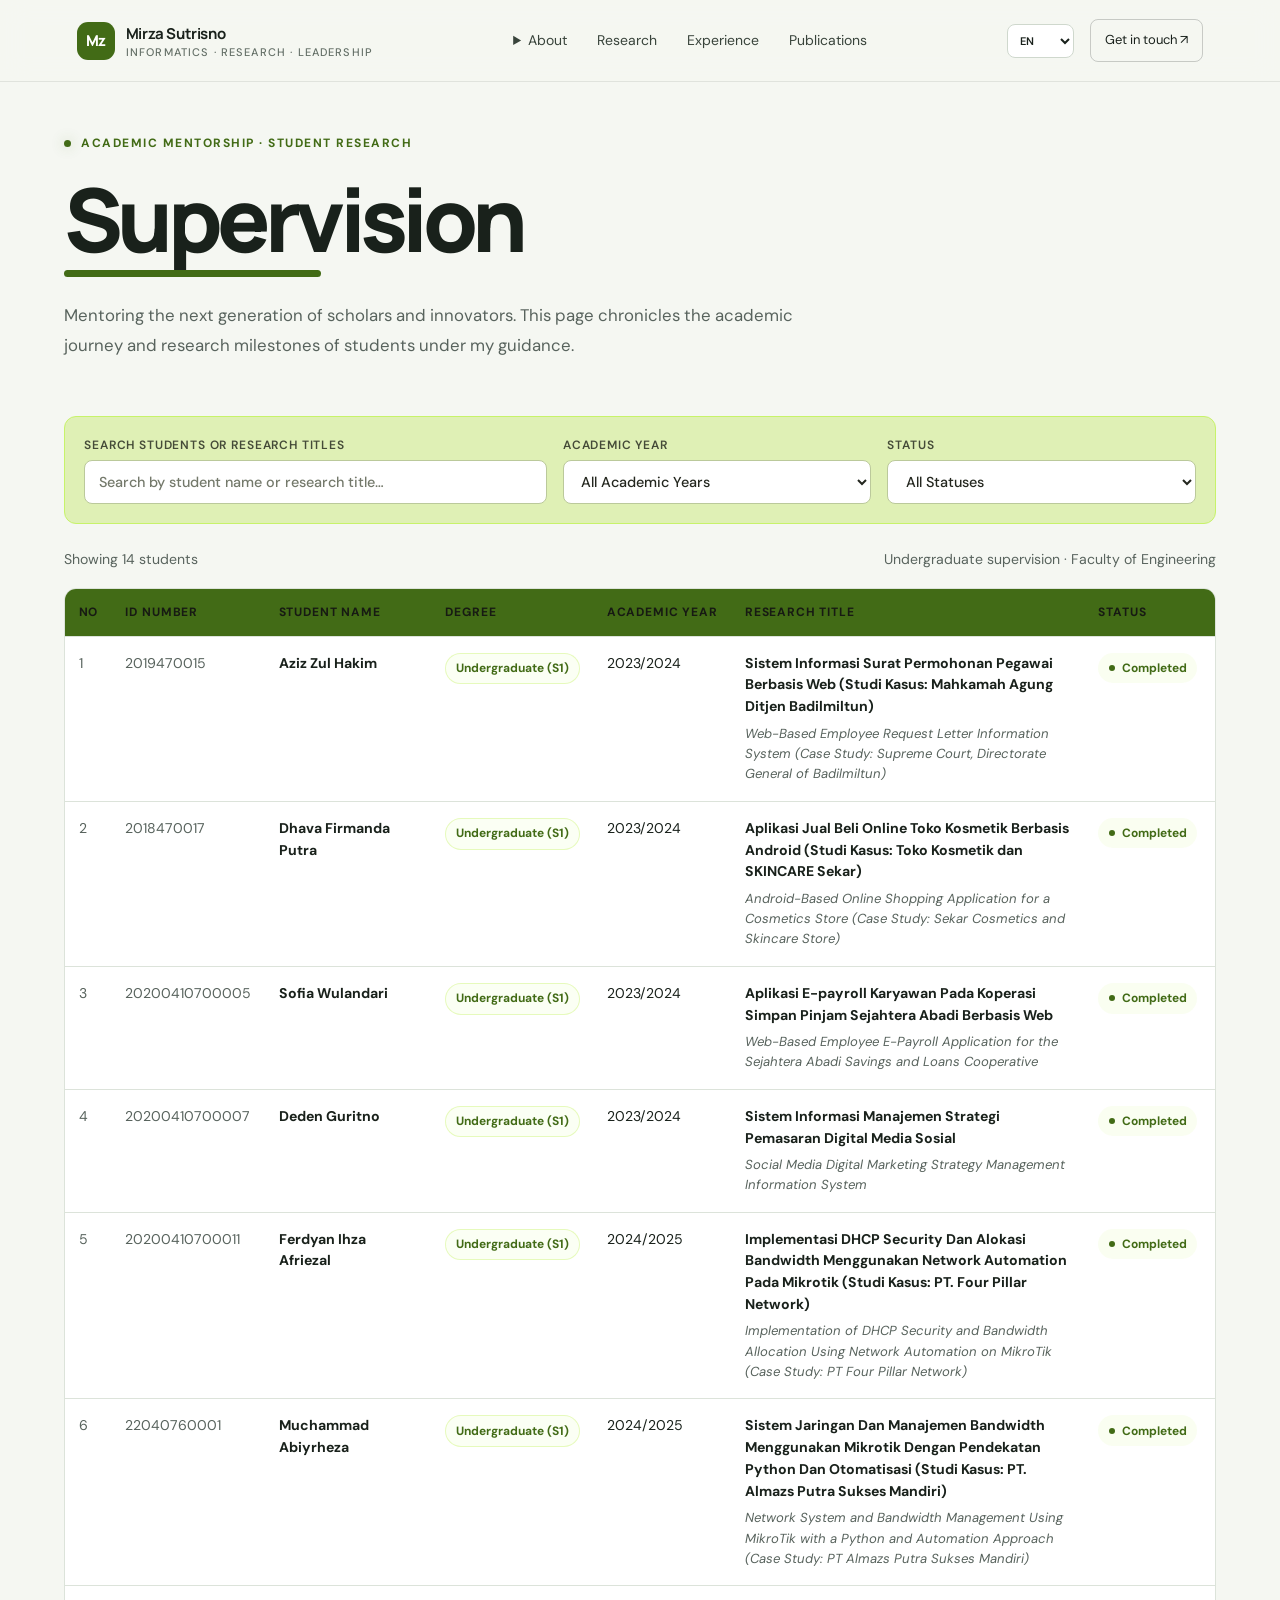
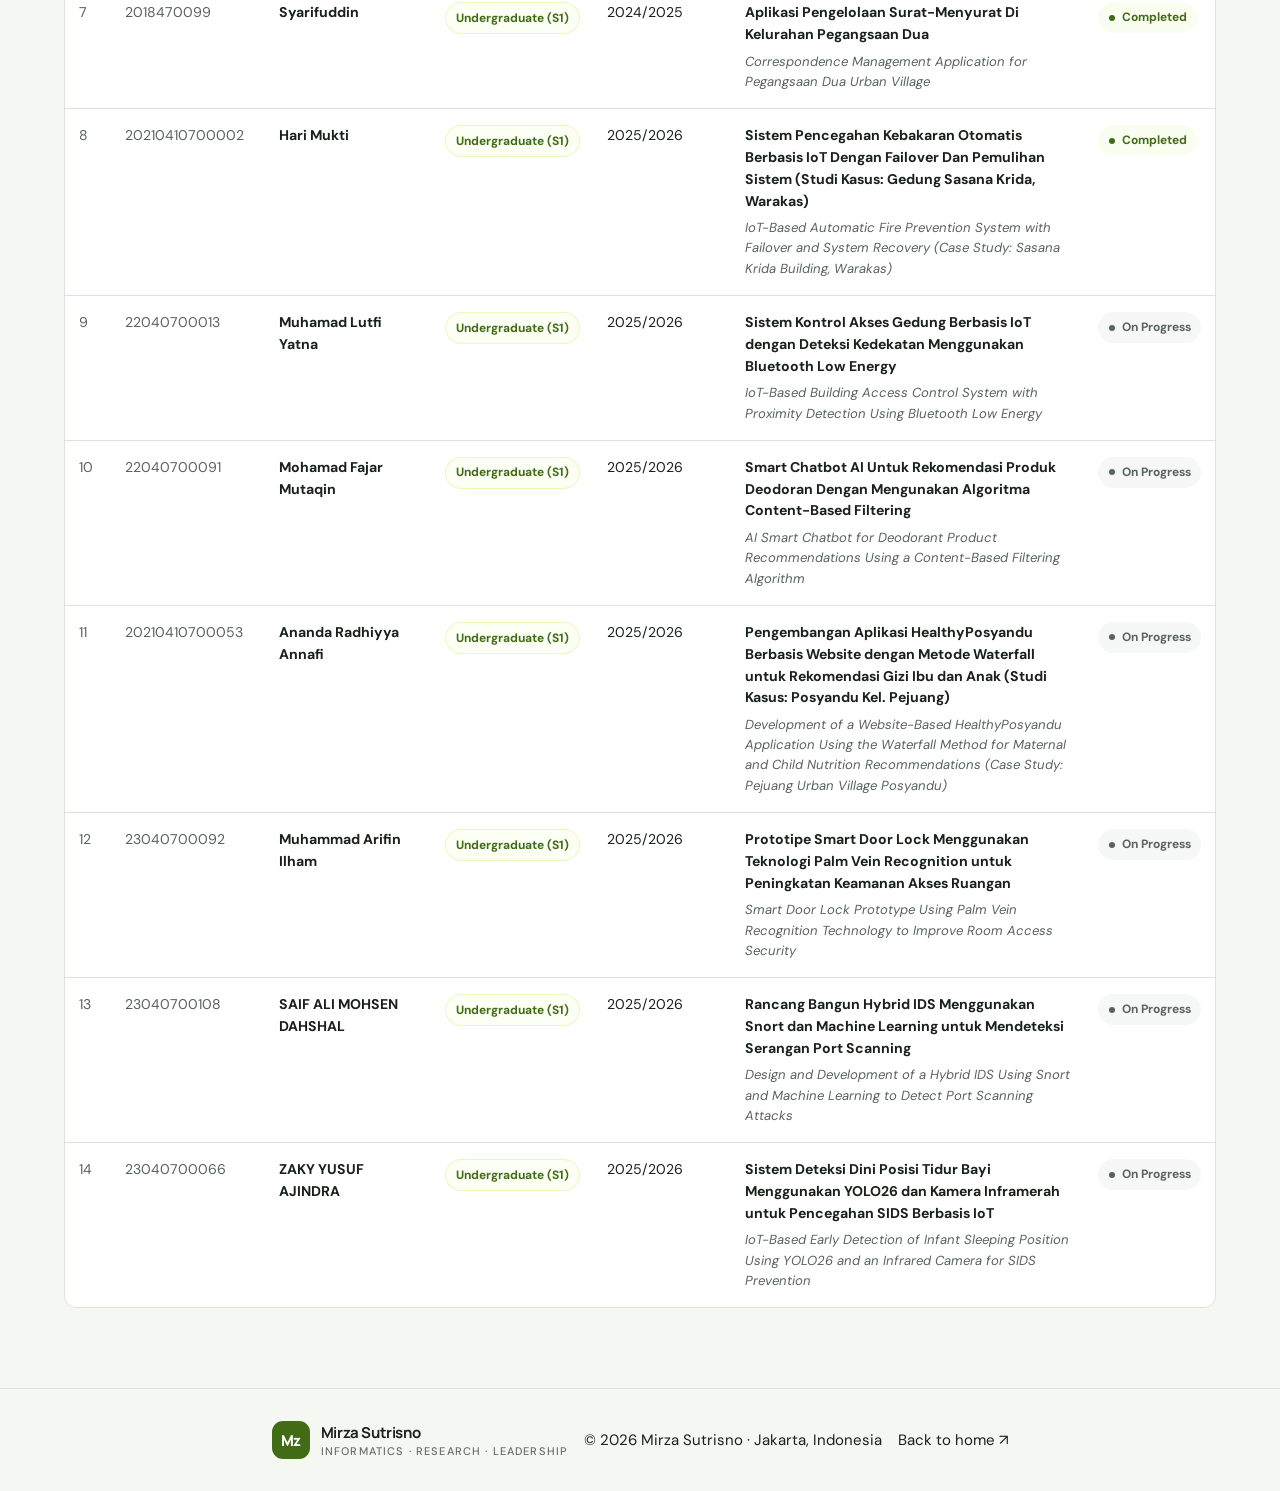
==== commit da5af2dc: "Brighten supervision filters and table header to match site typography" ====
--- a/supervision.html
+++ b/supervision.html
@@ -13,34 +13,34 @@
   <link rel="stylesheet" href="assets/css/site.css?v=105f255">
   <script defer src="assets/js/site.js"></script>
   <style>
-    :root{--amber:#f5a623}
     .supervision-page{max-width:1280px;margin:0 auto;padding:0 5vw}
     .supervision-hero{padding:clamp(2rem,4vw,3.5rem) 0 2rem}
     .supervision-hero h1{display:inline-block;position:relative;margin:1.25rem 0 1rem;font:800 clamp(2.8rem,7vw,5.5rem)/1 var(--display);letter-spacing:-.065em}
-    .supervision-hero h1::after{content:"";position:absolute;left:0;bottom:-.18em;width:56%;height:.09em;border-radius:99px;background:var(--amber)}
+    .supervision-hero h1::after{content:"";position:absolute;left:0;bottom:-.18em;width:56%;height:.09em;border-radius:99px;background:var(--lime)}
     .supervision-intro{max-width:760px;margin:1.4rem 0 0;color:var(--muted);font-size:1.05rem;line-height:1.8}
-    .filter-panel{display:grid;grid-template-columns:minmax(240px,1.5fr) repeat(2,minmax(180px,1fr));gap:1rem;align-items:end;margin:1.5rem 0;padding:1.2rem;border:1px solid var(--line);border-radius:12px;background:var(--panel)}
+    .filter-panel{display:grid;grid-template-columns:minmax(240px,1.5fr) repeat(2,minmax(180px,1fr));gap:1rem;align-items:end;margin:1.5rem 0;padding:1.2rem;border:1px solid #c7f36a;border-radius:12px;background:#dff0b5;color:#111318}
     .filter-field{display:grid;gap:.45rem}
-    .filter-field label{color:var(--muted);font:600 .75rem var(--mono);letter-spacing:.07em;text-transform:uppercase}
-    .filter-control{width:100%;min-height:44px;padding:.7rem .85rem;border:1px solid var(--line);border-radius:8px;background:#111318;color:var(--text);font:500 .9rem var(--mono)}
-    .filter-control:focus{outline:2px solid var(--amber);outline-offset:2px}
+    .filter-field label{color:#454b38;font:600 .75rem var(--mono);letter-spacing:.07em;text-transform:uppercase}
+    .filter-control{width:100%;min-height:44px;padding:.7rem .85rem;border:1px solid #bbc99b;border-radius:8px;background:#fff;color:#24271f;font:500 .9rem var(--mono)}
+    .filter-control::placeholder{color:#74796b;opacity:1}
+    .filter-control:focus{outline:2px solid #719a25;outline-offset:2px}
     .table-meta{display:flex;justify-content:space-between;align-items:center;gap:1rem;margin:1rem 0;color:var(--muted);font-size:.88rem}
     .table-wrap{overflow:auto;margin-bottom:5rem;border:1px solid var(--line);border-radius:12px;background:var(--panel)}
     .supervision-table{width:100%;min-width:1080px;border-collapse:collapse;text-align:left}
-    .supervision-table th{padding:.95rem .85rem;background:#20222a;color:var(--muted);font:700 .72rem var(--mono);letter-spacing:.07em;text-transform:uppercase;white-space:nowrap}
+    .supervision-table th{padding:.95rem .85rem;background:var(--lime);color:#171a13;font:700 .75rem var(--mono);letter-spacing:.07em;text-transform:uppercase;white-space:nowrap}
     .supervision-table td{padding:1rem .85rem;border-top:1px solid var(--line);vertical-align:top;color:var(--text);font-size:.88rem;line-height:1.55}
     .supervision-table tbody tr:hover{background:#ffffff06}
     .supervision-table .number,.supervision-table .student-id{color:var(--muted);font-variant-numeric:tabular-nums;white-space:nowrap}
     .student-name{min-width:150px;font-weight:700}
-    .degree-badge{display:inline-block;padding:.35rem .6rem;border:1px solid #f5a62366;border-radius:999px;background:#f5a62312;color:#ffc15c;font-size:.75rem;font-weight:700;white-space:nowrap}
+    .degree-badge{display:inline-block;padding:.35rem .6rem;border:1px solid #c7f36a66;border-radius:999px;background:#c7f36a12;color:var(--lime);font-size:.75rem;font-weight:700;white-space:nowrap}
     .academic-year{white-space:nowrap}
     .research-title{min-width:310px;max-width:480px}
     .research-title strong{display:block;color:var(--text);font-weight:700}
     .research-title em{display:block;margin-top:.35rem;color:var(--muted);font-size:.82rem}
     .status-badge{display:inline-flex;align-items:center;gap:.45rem;padding:.38rem .65rem;border-radius:999px;font-size:.75rem;font-weight:700;white-space:nowrap}
     .status-badge::before{content:"";width:6px;height:6px;border-radius:50%;background:currentColor}
-    .status-completed{background:#c7f36a18;color:#c7f36a}
-    .status-progress{background:#f5a62318;color:#ffc15c}
+    .status-completed{background:#c7f36a18;color:var(--lime)}
+    .status-progress{background:#a2a4ae18;color:var(--muted)}
     .empty-state{padding:2rem;color:var(--muted);text-align:center}
     .supervision-footer{padding:2rem 5vw;border-top:1px solid var(--line)}
     .supervision-footer-inner{max-width:1280px;margin:auto;display:flex;justify-content:space-between;align-items:center;gap:1rem;flex-wrap:wrap}
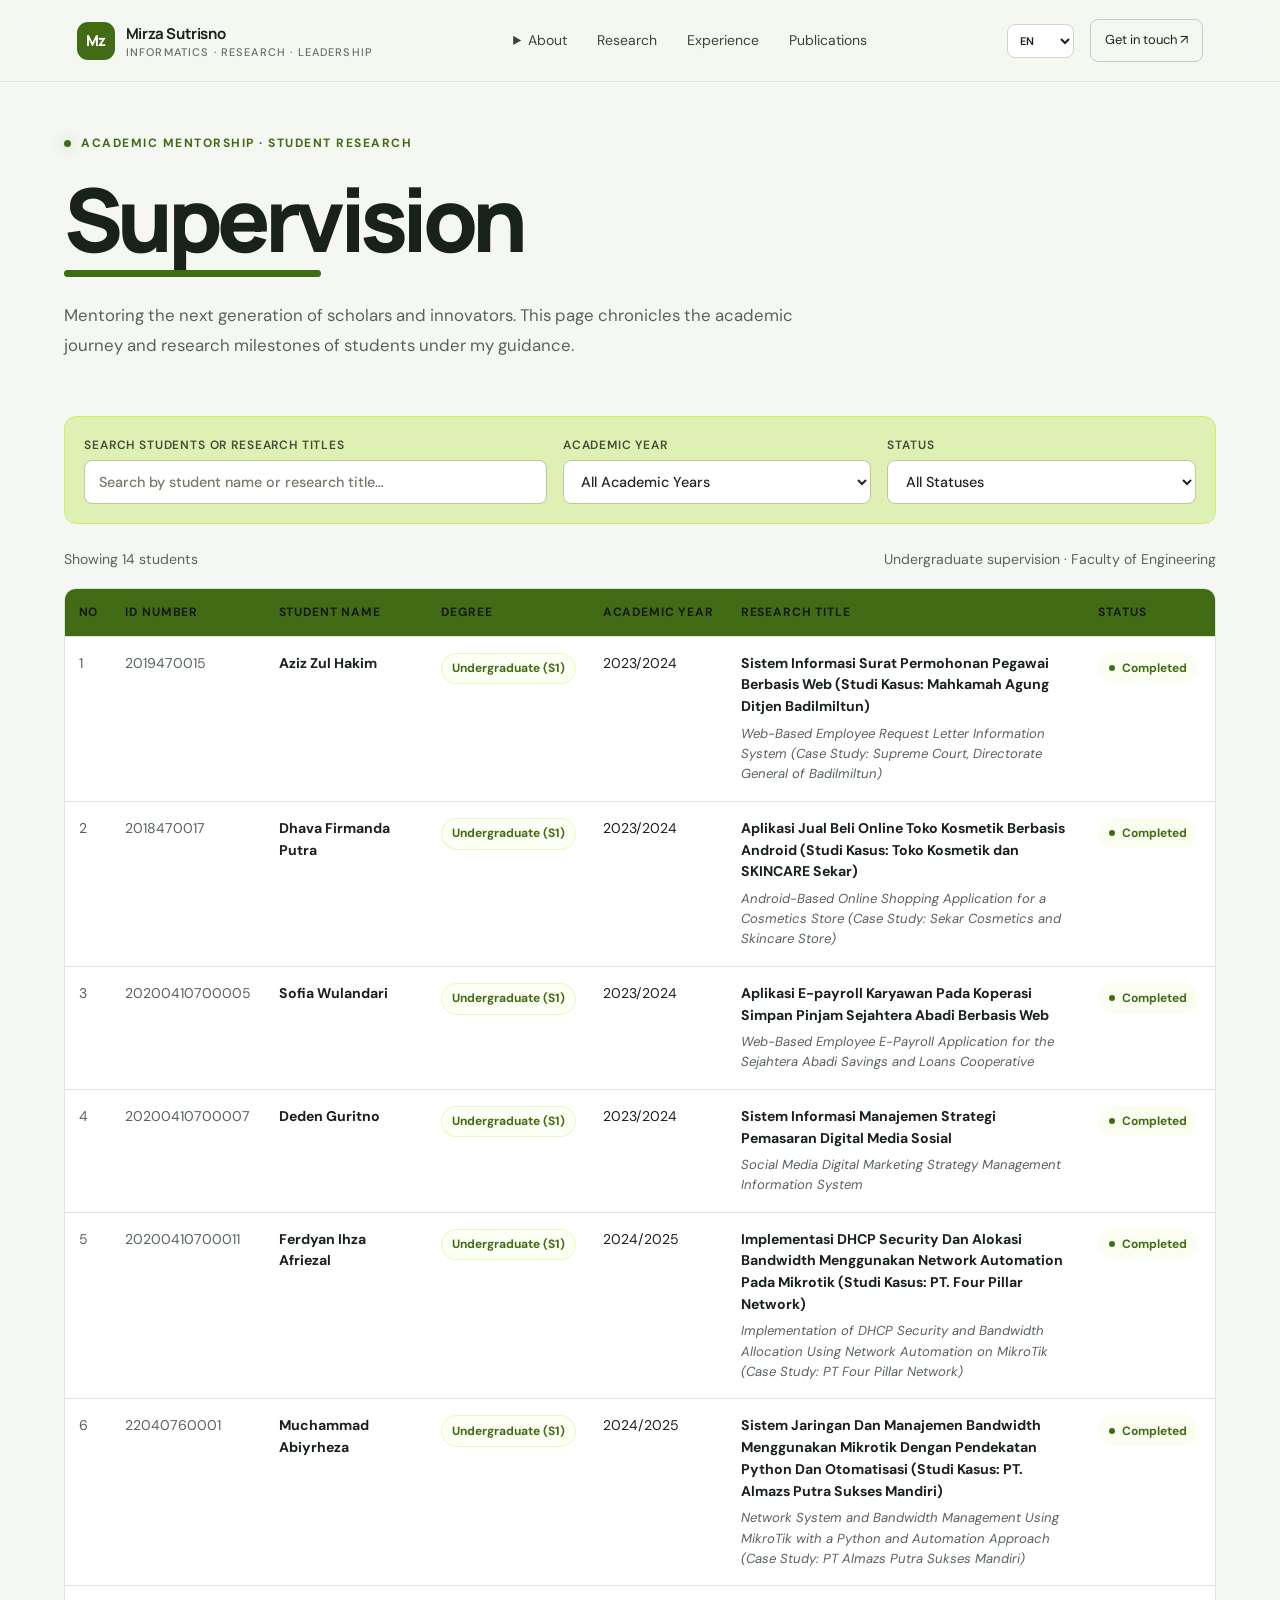
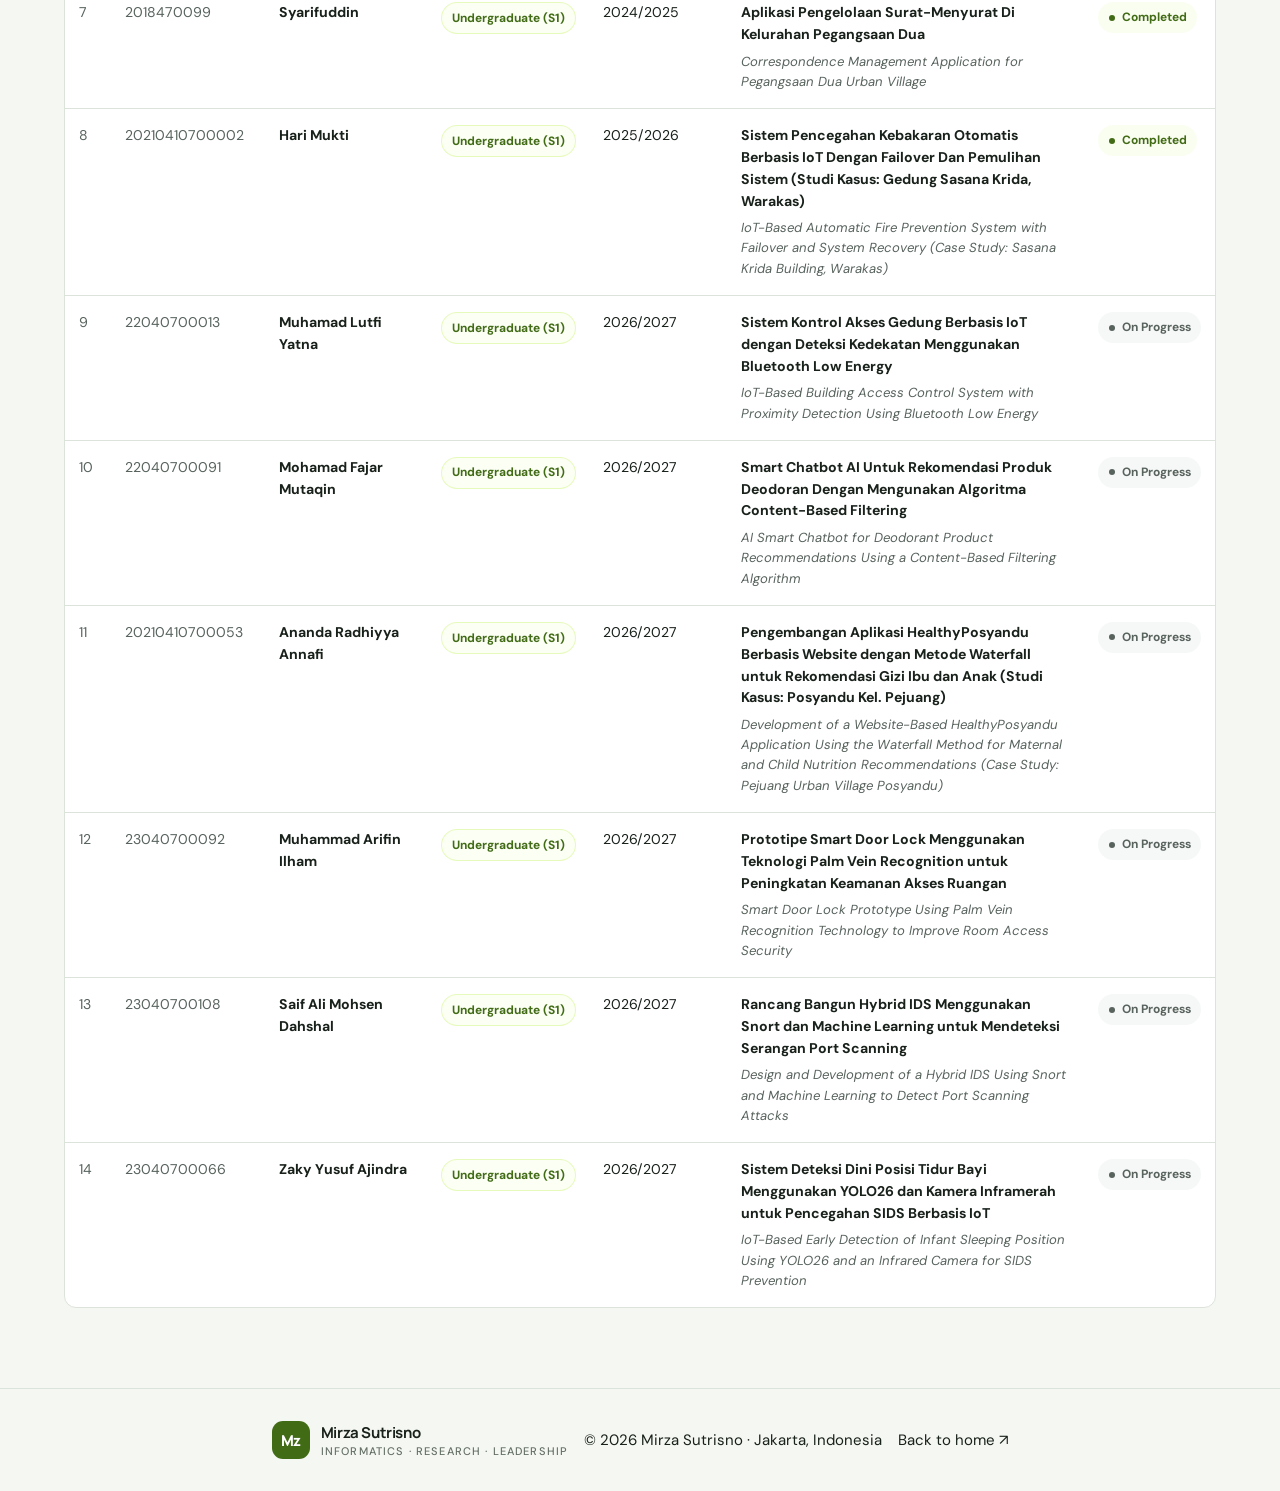
==== commit e87400dd: "Update 2026/2027 student records and capitalize student names normally" ====
--- a/supervision.html
+++ b/supervision.html
@@ -64,7 +64,7 @@
     </section>
     <section class="filter-panel" aria-label="Filter student supervision records">
       <div class="filter-field"><label for="student-search">Search students or research titles</label><input class="filter-control" id="student-search" type="search" placeholder="Search by student name or research title…" autocomplete="off"></div>
-      <div class="filter-field"><label for="academic-year-filter">Academic year</label><select class="filter-control" id="academic-year-filter"><option value="all">All Academic Years</option><option value="2023/2024">2023/2024</option><option value="2024/2025">2024/2025</option><option value="2025/2026">2025/2026</option></select></div>
+      <div class="filter-field"><label for="academic-year-filter">Academic year</label><select class="filter-control" id="academic-year-filter"><option value="all">All Academic Years</option><option value="2023/2024">2023/2024</option><option value="2024/2025">2024/2025</option><option value="2025/2026">2025/2026</option><option value="2026/2027">2026/2027</option></select></div>
       <div class="filter-field"><label for="status-filter">Status</label><select class="filter-control" id="status-filter"><option value="all">All Statuses</option><option value="Completed">Completed</option><option value="On Progress">On Progress</option></select></div>
     </section>
     <div class="table-meta"><span id="result-count" aria-live="polite">Showing 14 students</span><span>Undergraduate supervision · Faculty of Engineering</span></div>
@@ -80,12 +80,12 @@
           <tr data-year="2024/2025" data-status="Completed"><td class="number">6</td><td class="student-id">22040760001</td><td class="student-name">Muchammad Abiyrheza</td><td><span class="degree-badge">Undergraduate (S1)</span></td><td class="academic-year">2024/2025</td><td class="research-title"><strong>Sistem Jaringan Dan Manajemen Bandwidth Menggunakan Mikrotik Dengan Pendekatan Python Dan Otomatisasi (Studi Kasus: PT. Almazs Putra Sukses Mandiri)</strong><em>Network System and Bandwidth Management Using MikroTik with a Python and Automation Approach (Case Study: PT Almazs Putra Sukses Mandiri)</em></td><td><span class="status-badge status-completed">Completed</span></td></tr>
           <tr data-year="2024/2025" data-status="Completed"><td class="number">7</td><td class="student-id">2018470099</td><td class="student-name">Syarifuddin</td><td><span class="degree-badge">Undergraduate (S1)</span></td><td class="academic-year">2024/2025</td><td class="research-title"><strong>Aplikasi Pengelolaan Surat-Menyurat Di Kelurahan Pegangsaan Dua</strong><em>Correspondence Management Application for Pegangsaan Dua Urban Village</em></td><td><span class="status-badge status-completed">Completed</span></td></tr>
           <tr data-year="2025/2026" data-status="Completed"><td class="number">8</td><td class="student-id">20210410700002</td><td class="student-name">Hari Mukti</td><td><span class="degree-badge">Undergraduate (S1)</span></td><td class="academic-year">2025/2026</td><td class="research-title"><strong>Sistem Pencegahan Kebakaran Otomatis Berbasis IoT Dengan Failover Dan Pemulihan Sistem (Studi Kasus: Gedung Sasana Krida, Warakas)</strong><em>IoT-Based Automatic Fire Prevention System with Failover and System Recovery (Case Study: Sasana Krida Building, Warakas)</em></td><td><span class="status-badge status-completed">Completed</span></td></tr>
-          <tr data-year="2025/2026" data-status="On Progress"><td class="number">9</td><td class="student-id">22040700013</td><td class="student-name">Muhamad Lutfi Yatna</td><td><span class="degree-badge">Undergraduate (S1)</span></td><td class="academic-year">2025/2026</td><td class="research-title"><strong>Sistem Kontrol Akses Gedung Berbasis IoT dengan Deteksi Kedekatan Menggunakan Bluetooth Low Energy</strong><em>IoT-Based Building Access Control System with Proximity Detection Using Bluetooth Low Energy</em></td><td><span class="status-badge status-progress">On Progress</span></td></tr>
-          <tr data-year="2025/2026" data-status="On Progress"><td class="number">10</td><td class="student-id">22040700091</td><td class="student-name">Mohamad Fajar Mutaqin</td><td><span class="degree-badge">Undergraduate (S1)</span></td><td class="academic-year">2025/2026</td><td class="research-title"><strong>Smart Chatbot AI Untuk Rekomendasi Produk Deodoran Dengan Mengunakan Algoritma Content-Based Filtering</strong><em>AI Smart Chatbot for Deodorant Product Recommendations Using a Content-Based Filtering Algorithm</em></td><td><span class="status-badge status-progress">On Progress</span></td></tr>
-          <tr data-year="2025/2026" data-status="On Progress"><td class="number">11</td><td class="student-id">20210410700053</td><td class="student-name">Ananda Radhiyya Annafi</td><td><span class="degree-badge">Undergraduate (S1)</span></td><td class="academic-year">2025/2026</td><td class="research-title"><strong>Pengembangan Aplikasi HealthyPosyandu Berbasis Website dengan Metode Waterfall untuk Rekomendasi Gizi Ibu dan Anak (Studi Kasus: Posyandu Kel. Pejuang)</strong><em>Development of a Website-Based HealthyPosyandu Application Using the Waterfall Method for Maternal and Child Nutrition Recommendations (Case Study: Pejuang Urban Village Posyandu)</em></td><td><span class="status-badge status-progress">On Progress</span></td></tr>
-          <tr data-year="2025/2026" data-status="On Progress"><td class="number">12</td><td class="student-id">23040700092</td><td class="student-name">Muhammad Arifin Ilham</td><td><span class="degree-badge">Undergraduate (S1)</span></td><td class="academic-year">2025/2026</td><td class="research-title"><strong>Prototipe Smart Door Lock Menggunakan Teknologi Palm Vein Recognition untuk Peningkatan Keamanan Akses Ruangan</strong><em>Smart Door Lock Prototype Using Palm Vein Recognition Technology to Improve Room Access Security</em></td><td><span class="status-badge status-progress">On Progress</span></td></tr>
-          <tr data-year="2025/2026" data-status="On Progress"><td class="number">13</td><td class="student-id">23040700108</td><td class="student-name">SAIF ALI MOHSEN DAHSHAL</td><td><span class="degree-badge">Undergraduate (S1)</span></td><td class="academic-year">2025/2026</td><td class="research-title"><strong>Rancang Bangun Hybrid IDS Menggunakan Snort dan Machine Learning untuk Mendeteksi Serangan Port Scanning</strong><em>Design and Development of a Hybrid IDS Using Snort and Machine Learning to Detect Port Scanning Attacks</em></td><td><span class="status-badge status-progress">On Progress</span></td></tr>
-          <tr data-year="2025/2026" data-status="On Progress"><td class="number">14</td><td class="student-id">23040700066</td><td class="student-name">ZAKY YUSUF AJINDRA</td><td><span class="degree-badge">Undergraduate (S1)</span></td><td class="academic-year">2025/2026</td><td class="research-title"><strong>Sistem Deteksi Dini Posisi Tidur Bayi Menggunakan YOLO26 dan Kamera Inframerah untuk Pencegahan SIDS Berbasis IoT</strong><em>IoT-Based Early Detection of Infant Sleeping Position Using YOLO26 and an Infrared Camera for SIDS Prevention</em></td><td><span class="status-badge status-progress">On Progress</span></td></tr>
+          <tr data-year="2026/2027" data-status="On Progress"><td class="number">9</td><td class="student-id">22040700013</td><td class="student-name">Muhamad Lutfi Yatna</td><td><span class="degree-badge">Undergraduate (S1)</span></td><td class="academic-year">2026/2027</td><td class="research-title"><strong>Sistem Kontrol Akses Gedung Berbasis IoT dengan Deteksi Kedekatan Menggunakan Bluetooth Low Energy</strong><em>IoT-Based Building Access Control System with Proximity Detection Using Bluetooth Low Energy</em></td><td><span class="status-badge status-progress">On Progress</span></td></tr>
+          <tr data-year="2026/2027" data-status="On Progress"><td class="number">10</td><td class="student-id">22040700091</td><td class="student-name">Mohamad Fajar Mutaqin</td><td><span class="degree-badge">Undergraduate (S1)</span></td><td class="academic-year">2026/2027</td><td class="research-title"><strong>Smart Chatbot AI Untuk Rekomendasi Produk Deodoran Dengan Mengunakan Algoritma Content-Based Filtering</strong><em>AI Smart Chatbot for Deodorant Product Recommendations Using a Content-Based Filtering Algorithm</em></td><td><span class="status-badge status-progress">On Progress</span></td></tr>
+          <tr data-year="2026/2027" data-status="On Progress"><td class="number">11</td><td class="student-id">20210410700053</td><td class="student-name">Ananda Radhiyya Annafi</td><td><span class="degree-badge">Undergraduate (S1)</span></td><td class="academic-year">2026/2027</td><td class="research-title"><strong>Pengembangan Aplikasi HealthyPosyandu Berbasis Website dengan Metode Waterfall untuk Rekomendasi Gizi Ibu dan Anak (Studi Kasus: Posyandu Kel. Pejuang)</strong><em>Development of a Website-Based HealthyPosyandu Application Using the Waterfall Method for Maternal and Child Nutrition Recommendations (Case Study: Pejuang Urban Village Posyandu)</em></td><td><span class="status-badge status-progress">On Progress</span></td></tr>
+          <tr data-year="2026/2027" data-status="On Progress"><td class="number">12</td><td class="student-id">23040700092</td><td class="student-name">Muhammad Arifin Ilham</td><td><span class="degree-badge">Undergraduate (S1)</span></td><td class="academic-year">2026/2027</td><td class="research-title"><strong>Prototipe Smart Door Lock Menggunakan Teknologi Palm Vein Recognition untuk Peningkatan Keamanan Akses Ruangan</strong><em>Smart Door Lock Prototype Using Palm Vein Recognition Technology to Improve Room Access Security</em></td><td><span class="status-badge status-progress">On Progress</span></td></tr>
+          <tr data-year="2026/2027" data-status="On Progress"><td class="number">13</td><td class="student-id">23040700108</td><td class="student-name">Saif Ali Mohsen Dahshal</td><td><span class="degree-badge">Undergraduate (S1)</span></td><td class="academic-year">2026/2027</td><td class="research-title"><strong>Rancang Bangun Hybrid IDS Menggunakan Snort dan Machine Learning untuk Mendeteksi Serangan Port Scanning</strong><em>Design and Development of a Hybrid IDS Using Snort and Machine Learning to Detect Port Scanning Attacks</em></td><td><span class="status-badge status-progress">On Progress</span></td></tr>
+          <tr data-year="2026/2027" data-status="On Progress"><td class="number">14</td><td class="student-id">23040700066</td><td class="student-name">Zaky Yusuf Ajindra</td><td><span class="degree-badge">Undergraduate (S1)</span></td><td class="academic-year">2026/2027</td><td class="research-title"><strong>Sistem Deteksi Dini Posisi Tidur Bayi Menggunakan YOLO26 dan Kamera Inframerah untuk Pencegahan SIDS Berbasis IoT</strong><em>IoT-Based Early Detection of Infant Sleeping Position Using YOLO26 and an Infrared Camera for SIDS Prevention</em></td><td><span class="status-badge status-progress">On Progress</span></td></tr>
         </tbody>
       </table>
       <p class="empty-state" id="empty-state" hidden>No student records match your filters. Try changing your search or selections.</p>
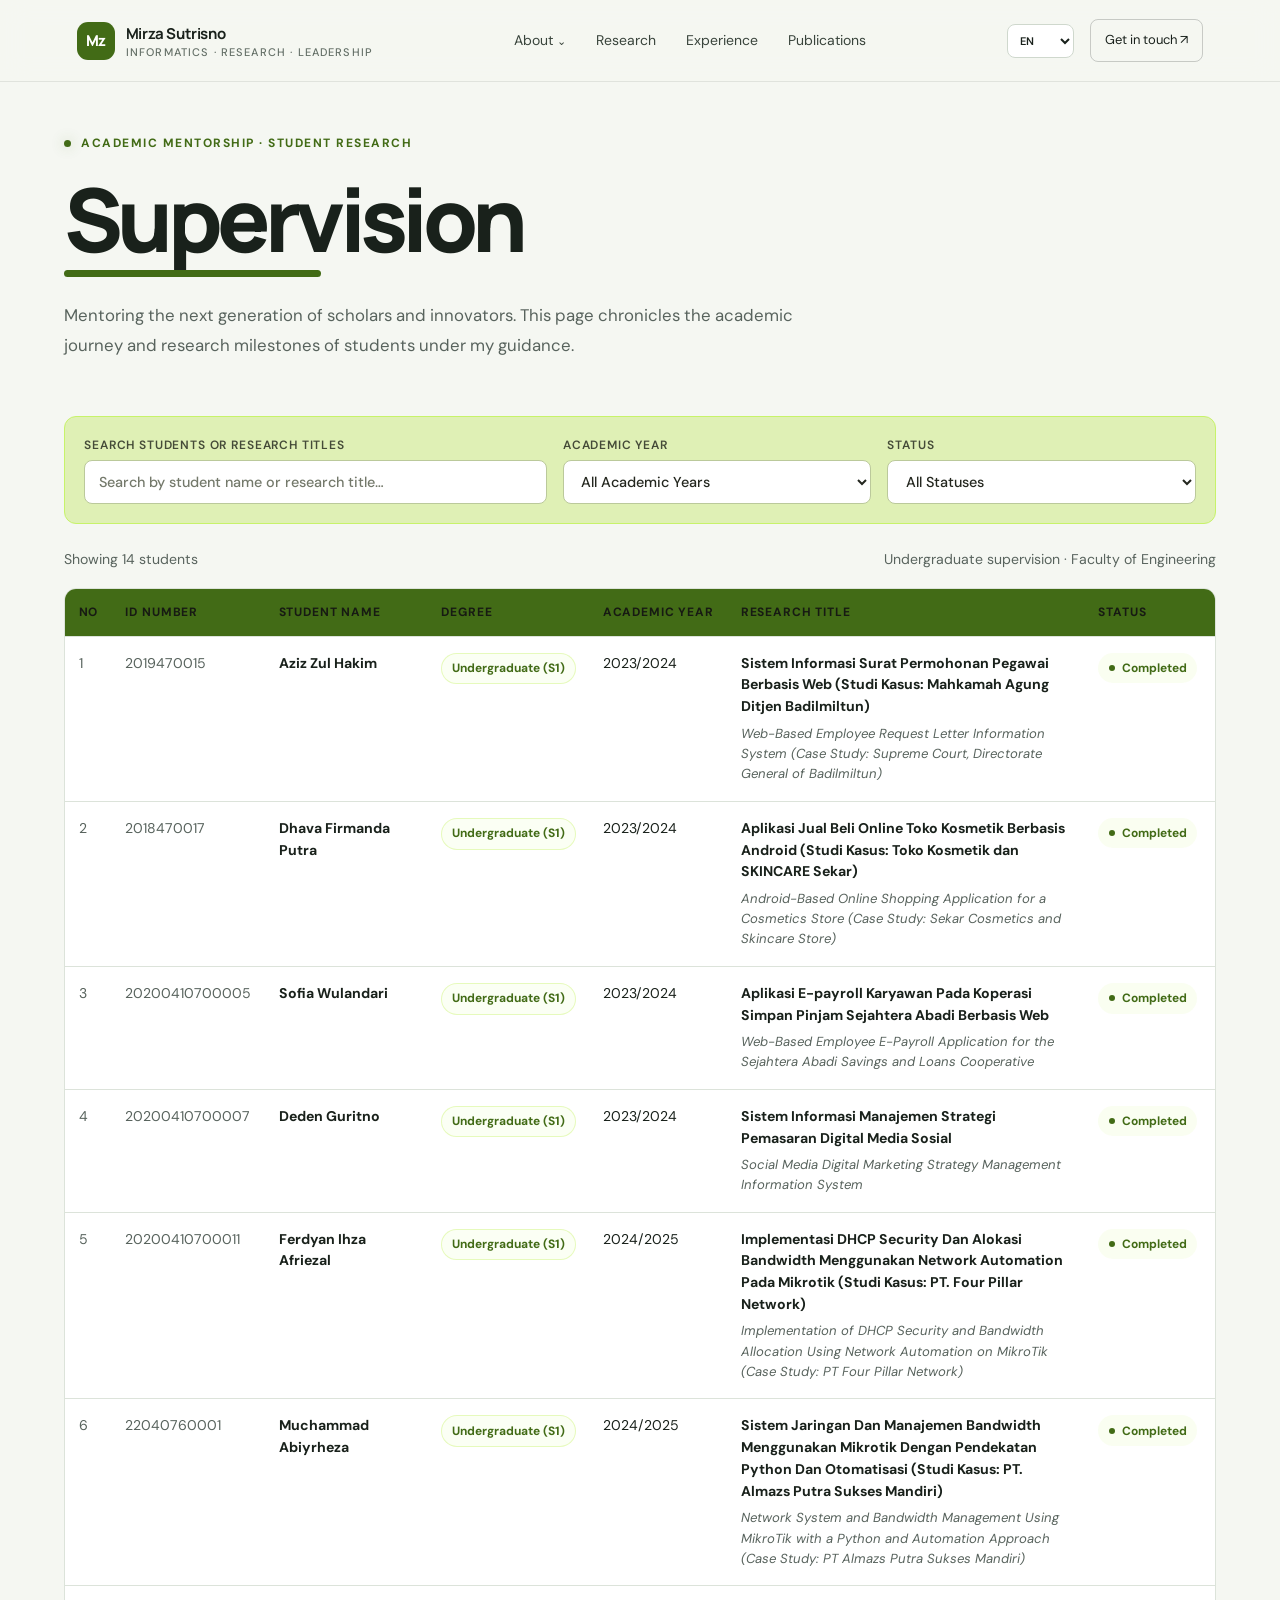
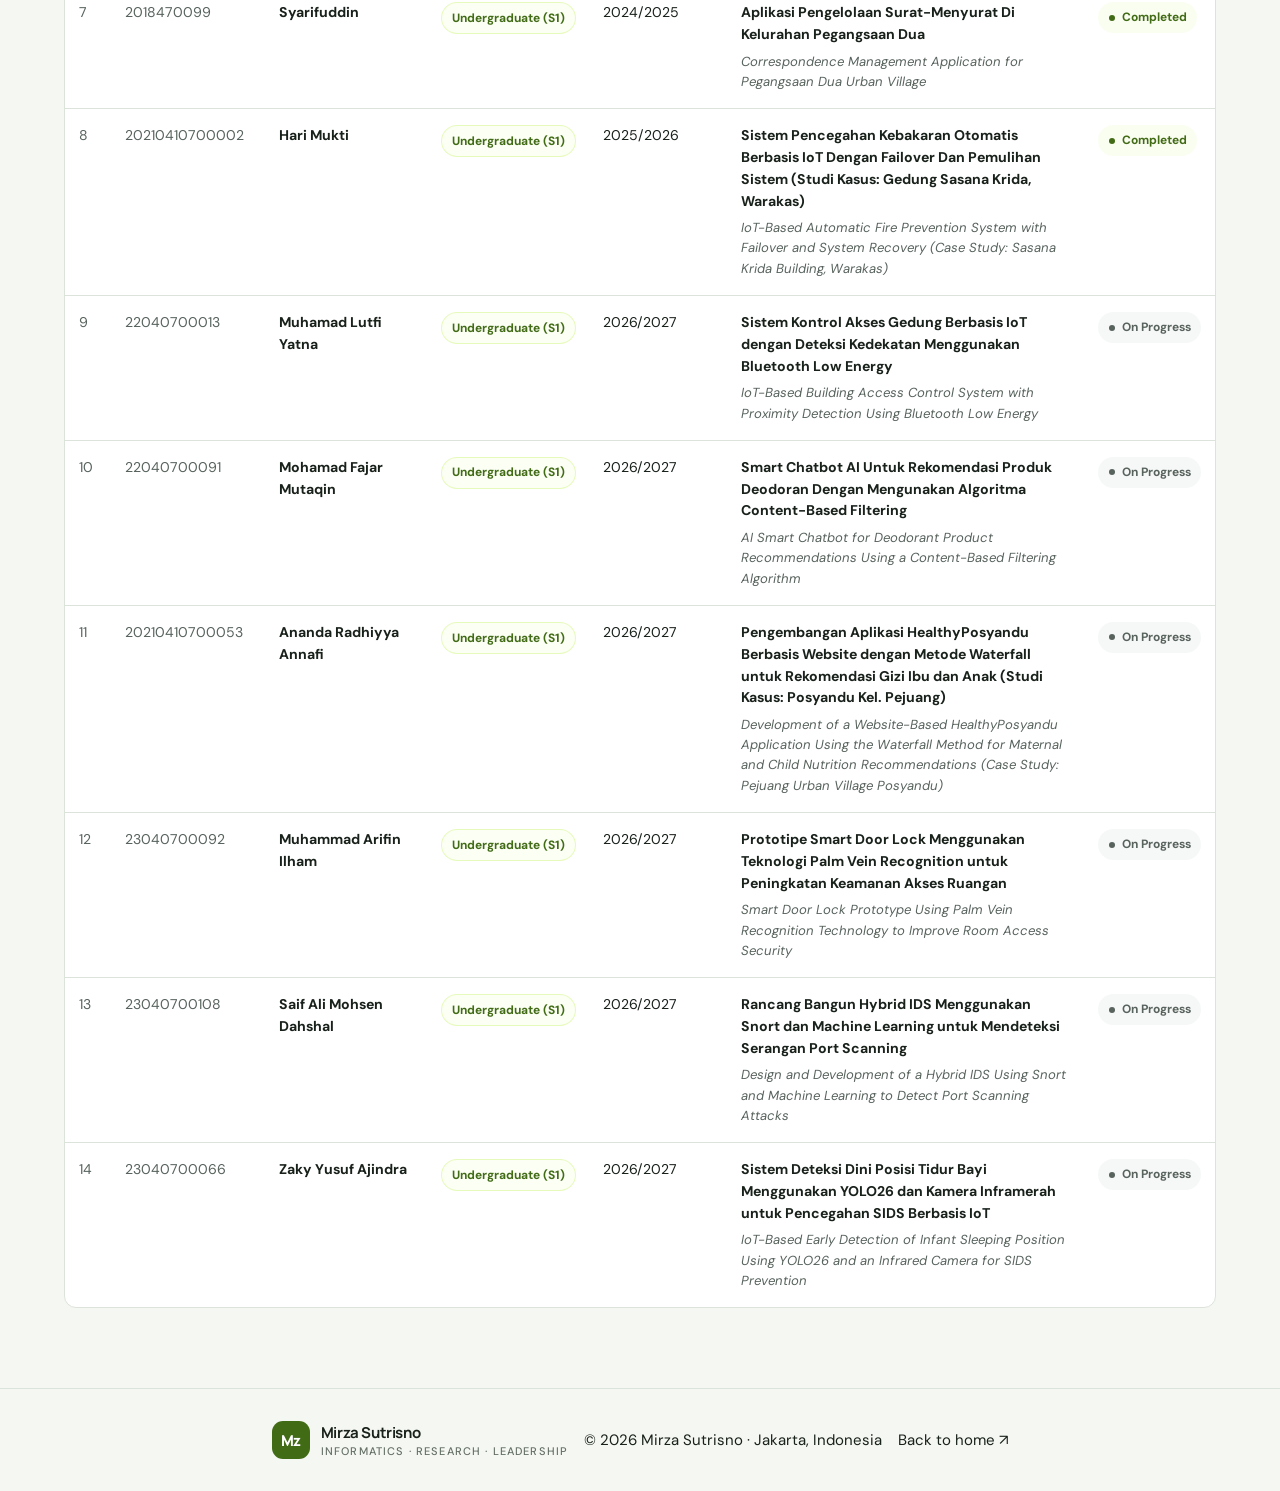
==== commit ac556254: "Stack About dropdown submenu links on supervision page" ====
--- a/supervision.html
+++ b/supervision.html
@@ -13,6 +13,13 @@
   <link rel="stylesheet" href="assets/css/site.css?v=105f255">
   <script defer src="assets/js/site.js"></script>
   <style>
+    .nav-dropdown{position:relative;display:inline-block}
+    .nav-dropdown>summary{list-style:none;cursor:pointer}
+    .nav-dropdown>summary::-webkit-details-marker{display:none}
+    .nav-dropdown>summary::after{content:'⌄';margin-left:.35em;font-size:.8em}
+    .nav-dropdown-menu{position:absolute;z-index:20;top:100%;left:0;min-width:9rem;padding:.45rem;background:var(--panel,#181a21);border:1px solid var(--line,#30323a);border-radius:.5rem;box-shadow:0 12px 30px #0006;display:flex;flex-direction:column;align-items:stretch}
+    .nav-dropdown-menu a{display:block;width:100%;padding:.6rem .75rem;white-space:nowrap}
+    .nav-dropdown-menu a:hover,.nav-dropdown-menu a:focus-visible{background:var(--line,#30323a);border-radius:.3rem}
     .supervision-page{max-width:1280px;margin:0 auto;padding:0 5vw}
     .supervision-hero{padding:clamp(2rem,4vw,3.5rem) 0 2rem}
     .supervision-hero h1{display:inline-block;position:relative;margin:1.25rem 0 1rem;font:800 clamp(2.8rem,7vw,5.5rem)/1 var(--display);letter-spacing:-.065em}
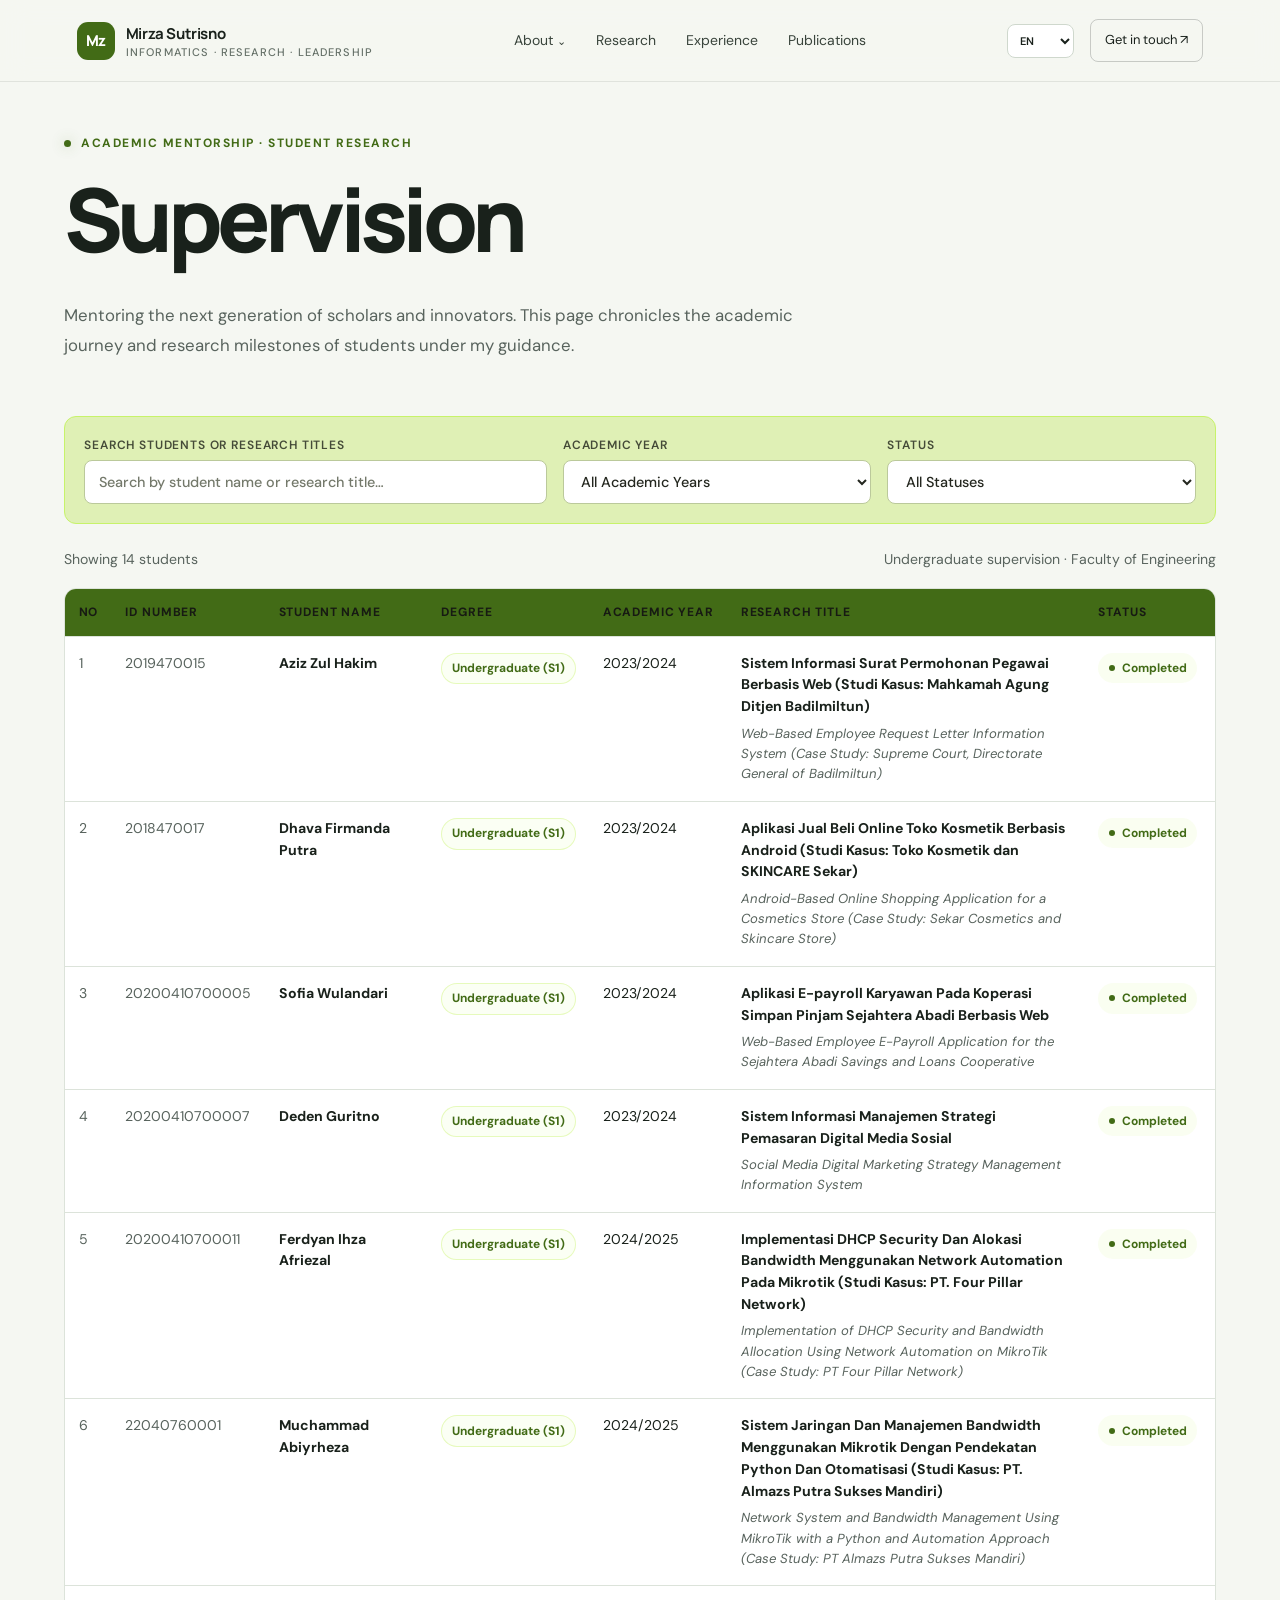
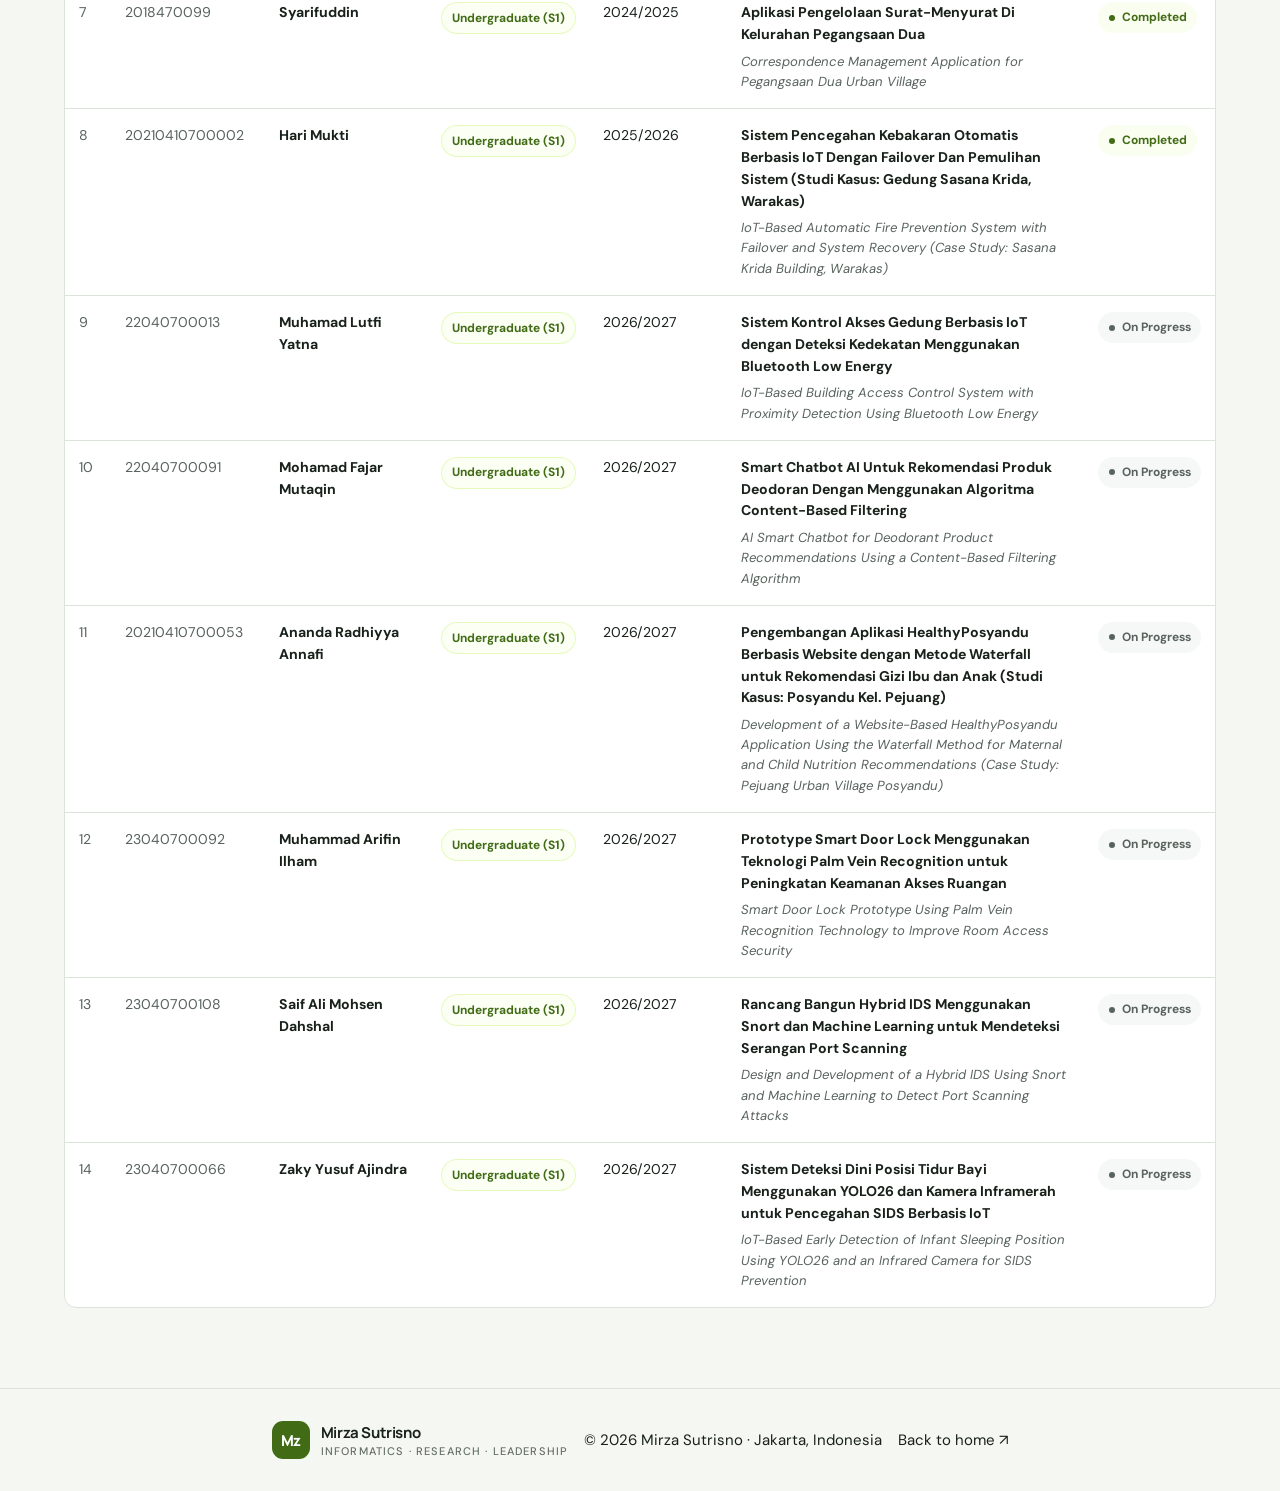
==== commit 440ea2c4: "Remove green underline beneath Supervision heading" ====
--- a/supervision.html
+++ b/supervision.html
@@ -23,7 +23,7 @@
     .supervision-page{max-width:1280px;margin:0 auto;padding:0 5vw}
     .supervision-hero{padding:clamp(2rem,4vw,3.5rem) 0 2rem}
     .supervision-hero h1{display:inline-block;position:relative;margin:1.25rem 0 1rem;font:800 clamp(2.8rem,7vw,5.5rem)/1 var(--display);letter-spacing:-.065em}
-    .supervision-hero h1::after{content:"";position:absolute;left:0;bottom:-.18em;width:56%;height:.09em;border-radius:99px;background:var(--lime)}
+    .supervision-hero h1::after{content:none}
     .supervision-intro{max-width:760px;margin:1.4rem 0 0;color:var(--muted);font-size:1.05rem;line-height:1.8}
     .filter-panel{display:grid;grid-template-columns:minmax(240px,1.5fr) repeat(2,minmax(180px,1fr));gap:1rem;align-items:end;margin:1.5rem 0;padding:1.2rem;border:1px solid #c7f36a;border-radius:12px;background:#dff0b5;color:#111318}
     .filter-field{display:grid;gap:.45rem}
@@ -88,9 +88,9 @@
           <tr data-year="2024/2025" data-status="Completed"><td class="number">7</td><td class="student-id">2018470099</td><td class="student-name">Syarifuddin</td><td><span class="degree-badge">Undergraduate (S1)</span></td><td class="academic-year">2024/2025</td><td class="research-title"><strong>Aplikasi Pengelolaan Surat-Menyurat Di Kelurahan Pegangsaan Dua</strong><em>Correspondence Management Application for Pegangsaan Dua Urban Village</em></td><td><span class="status-badge status-completed">Completed</span></td></tr>
           <tr data-year="2025/2026" data-status="Completed"><td class="number">8</td><td class="student-id">20210410700002</td><td class="student-name">Hari Mukti</td><td><span class="degree-badge">Undergraduate (S1)</span></td><td class="academic-year">2025/2026</td><td class="research-title"><strong>Sistem Pencegahan Kebakaran Otomatis Berbasis IoT Dengan Failover Dan Pemulihan Sistem (Studi Kasus: Gedung Sasana Krida, Warakas)</strong><em>IoT-Based Automatic Fire Prevention System with Failover and System Recovery (Case Study: Sasana Krida Building, Warakas)</em></td><td><span class="status-badge status-completed">Completed</span></td></tr>
           <tr data-year="2026/2027" data-status="On Progress"><td class="number">9</td><td class="student-id">22040700013</td><td class="student-name">Muhamad Lutfi Yatna</td><td><span class="degree-badge">Undergraduate (S1)</span></td><td class="academic-year">2026/2027</td><td class="research-title"><strong>Sistem Kontrol Akses Gedung Berbasis IoT dengan Deteksi Kedekatan Menggunakan Bluetooth Low Energy</strong><em>IoT-Based Building Access Control System with Proximity Detection Using Bluetooth Low Energy</em></td><td><span class="status-badge status-progress">On Progress</span></td></tr>
-          <tr data-year="2026/2027" data-status="On Progress"><td class="number">10</td><td class="student-id">22040700091</td><td class="student-name">Mohamad Fajar Mutaqin</td><td><span class="degree-badge">Undergraduate (S1)</span></td><td class="academic-year">2026/2027</td><td class="research-title"><strong>Smart Chatbot AI Untuk Rekomendasi Produk Deodoran Dengan Mengunakan Algoritma Content-Based Filtering</strong><em>AI Smart Chatbot for Deodorant Product Recommendations Using a Content-Based Filtering Algorithm</em></td><td><span class="status-badge status-progress">On Progress</span></td></tr>
+          <tr data-year="2026/2027" data-status="On Progress"><td class="number">10</td><td class="student-id">22040700091</td><td class="student-name">Mohamad Fajar Mutaqin</td><td><span class="degree-badge">Undergraduate (S1)</span></td><td class="academic-year">2026/2027</td><td class="research-title"><strong>Smart Chatbot AI Untuk Rekomendasi Produk Deodoran Dengan Menggunakan Algoritma Content-Based Filtering</strong><em>AI Smart Chatbot for Deodorant Product Recommendations Using a Content-Based Filtering Algorithm</em></td><td><span class="status-badge status-progress">On Progress</span></td></tr>
           <tr data-year="2026/2027" data-status="On Progress"><td class="number">11</td><td class="student-id">20210410700053</td><td class="student-name">Ananda Radhiyya Annafi</td><td><span class="degree-badge">Undergraduate (S1)</span></td><td class="academic-year">2026/2027</td><td class="research-title"><strong>Pengembangan Aplikasi HealthyPosyandu Berbasis Website dengan Metode Waterfall untuk Rekomendasi Gizi Ibu dan Anak (Studi Kasus: Posyandu Kel. Pejuang)</strong><em>Development of a Website-Based HealthyPosyandu Application Using the Waterfall Method for Maternal and Child Nutrition Recommendations (Case Study: Pejuang Urban Village Posyandu)</em></td><td><span class="status-badge status-progress">On Progress</span></td></tr>
-          <tr data-year="2026/2027" data-status="On Progress"><td class="number">12</td><td class="student-id">23040700092</td><td class="student-name">Muhammad Arifin Ilham</td><td><span class="degree-badge">Undergraduate (S1)</span></td><td class="academic-year">2026/2027</td><td class="research-title"><strong>Prototipe Smart Door Lock Menggunakan Teknologi Palm Vein Recognition untuk Peningkatan Keamanan Akses Ruangan</strong><em>Smart Door Lock Prototype Using Palm Vein Recognition Technology to Improve Room Access Security</em></td><td><span class="status-badge status-progress">On Progress</span></td></tr>
+          <tr data-year="2026/2027" data-status="On Progress"><td class="number">12</td><td class="student-id">23040700092</td><td class="student-name">Muhammad Arifin Ilham</td><td><span class="degree-badge">Undergraduate (S1)</span></td><td class="academic-year">2026/2027</td><td class="research-title"><strong>Prototype Smart Door Lock Menggunakan Teknologi Palm Vein Recognition untuk Peningkatan Keamanan Akses Ruangan</strong><em>Smart Door Lock Prototype Using Palm Vein Recognition Technology to Improve Room Access Security</em></td><td><span class="status-badge status-progress">On Progress</span></td></tr>
           <tr data-year="2026/2027" data-status="On Progress"><td class="number">13</td><td class="student-id">23040700108</td><td class="student-name">Saif Ali Mohsen Dahshal</td><td><span class="degree-badge">Undergraduate (S1)</span></td><td class="academic-year">2026/2027</td><td class="research-title"><strong>Rancang Bangun Hybrid IDS Menggunakan Snort dan Machine Learning untuk Mendeteksi Serangan Port Scanning</strong><em>Design and Development of a Hybrid IDS Using Snort and Machine Learning to Detect Port Scanning Attacks</em></td><td><span class="status-badge status-progress">On Progress</span></td></tr>
           <tr data-year="2026/2027" data-status="On Progress"><td class="number">14</td><td class="student-id">23040700066</td><td class="student-name">Zaky Yusuf Ajindra</td><td><span class="degree-badge">Undergraduate (S1)</span></td><td class="academic-year">2026/2027</td><td class="research-title"><strong>Sistem Deteksi Dini Posisi Tidur Bayi Menggunakan YOLO26 dan Kamera Inframerah untuk Pencegahan SIDS Berbasis IoT</strong><em>IoT-Based Early Detection of Infant Sleeping Position Using YOLO26 and an Infrared Camera for SIDS Prevention</em></td><td><span class="status-badge status-progress">On Progress</span></td></tr>
         </tbody>
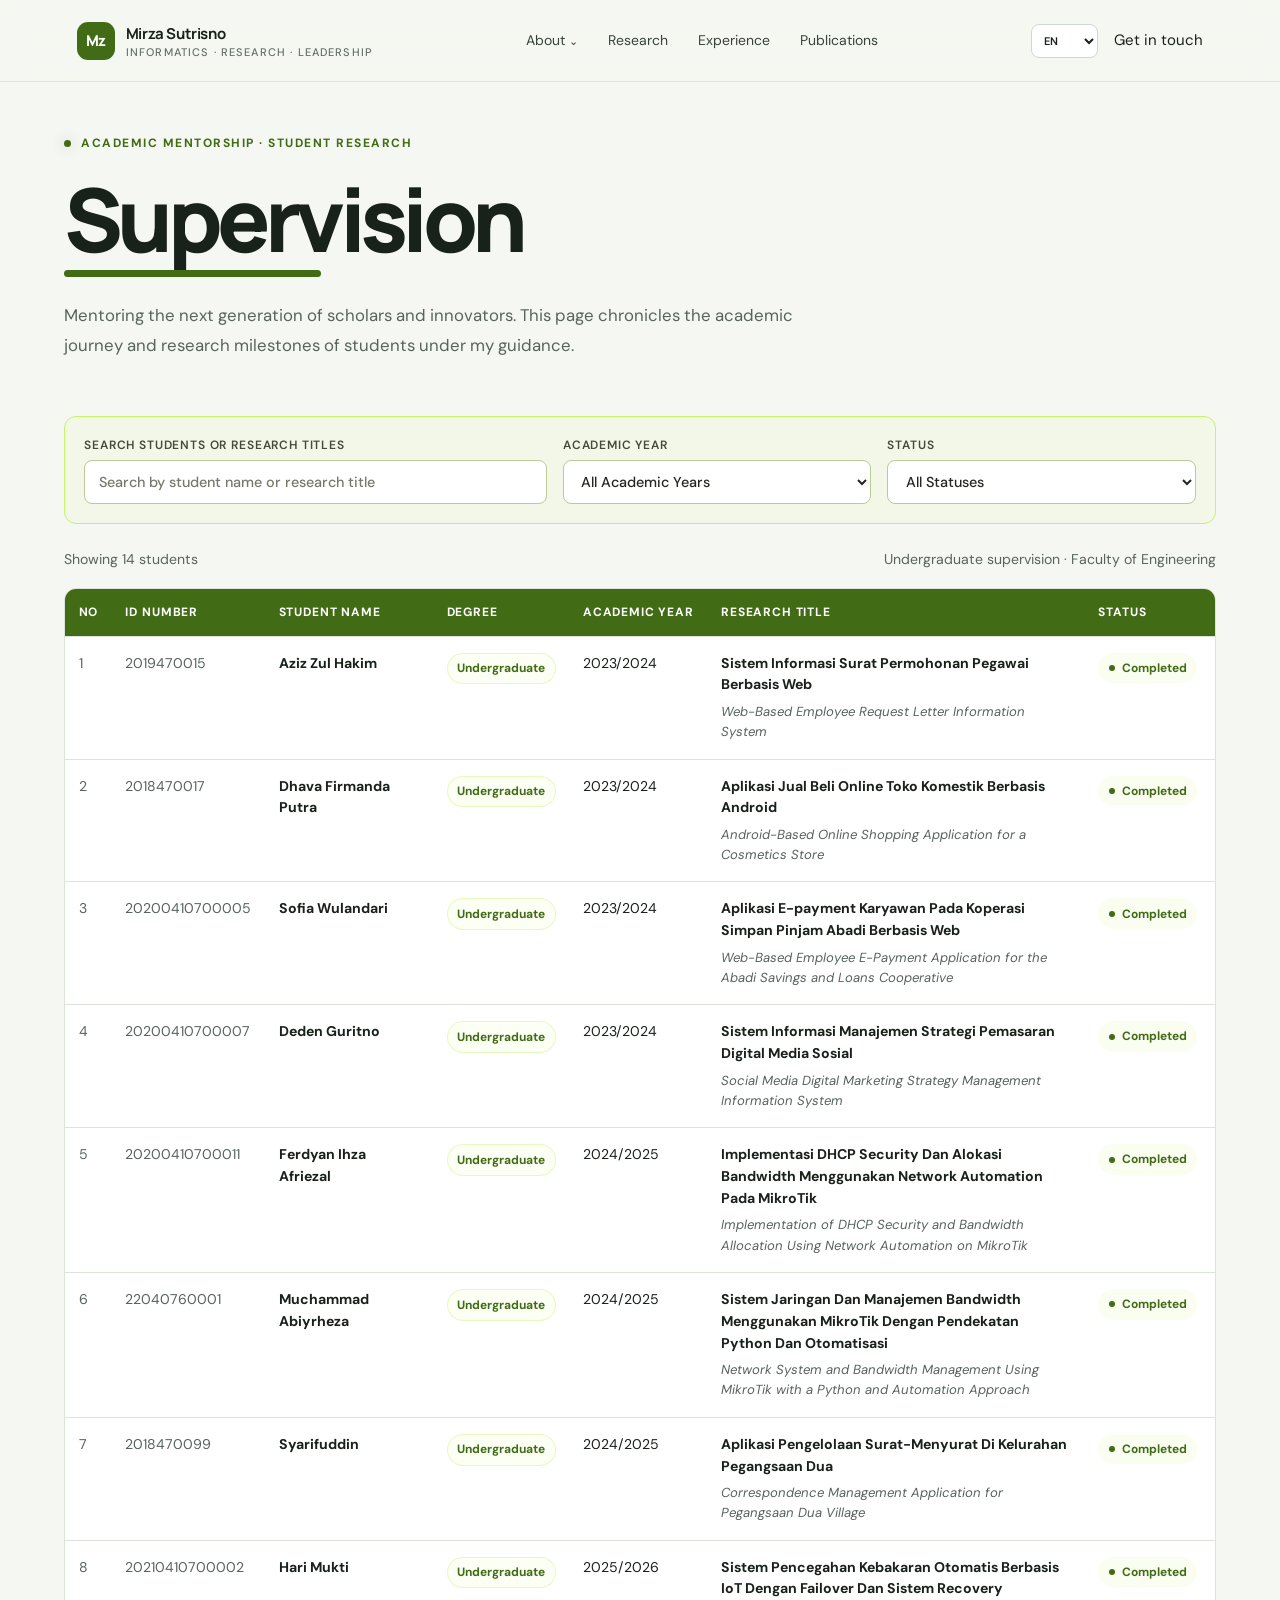
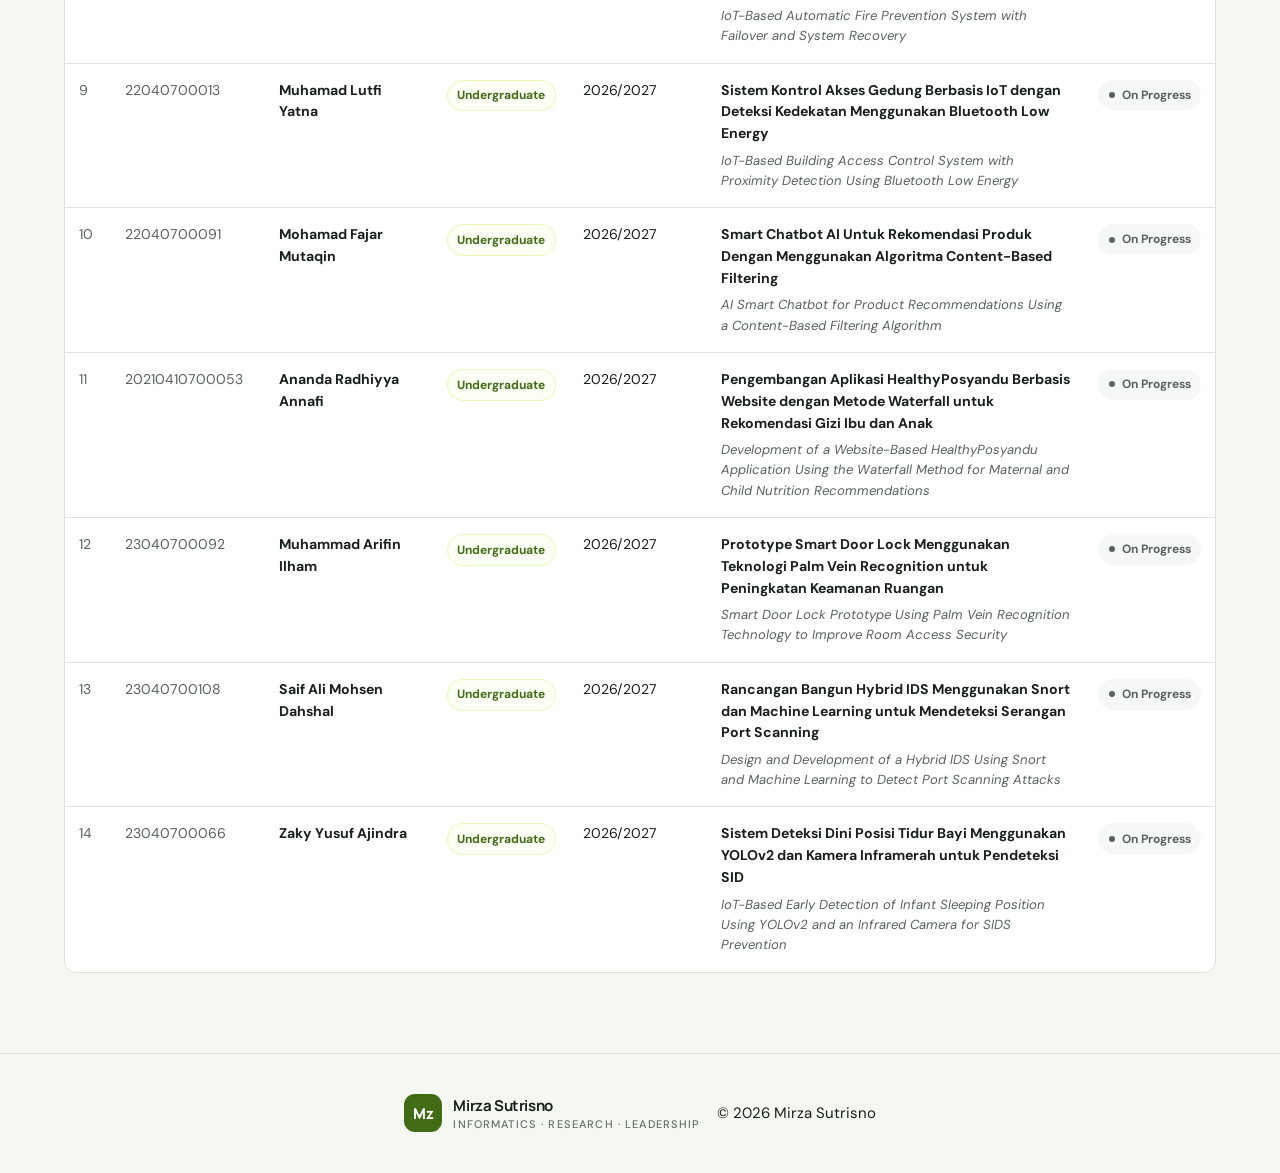
==== commit e0328750: "Set supervision table header text color to white" ====
--- a/supervision.html
+++ b/supervision.html
@@ -17,15 +17,15 @@
     .nav-dropdown>summary{list-style:none;cursor:pointer}
     .nav-dropdown>summary::-webkit-details-marker{display:none}
     .nav-dropdown>summary::after{content:'⌄';margin-left:.35em;font-size:.8em}
-    .nav-dropdown-menu{position:absolute;z-index:20;top:100%;left:0;min-width:9rem;padding:.45rem;background:var(--panel,#181a21);border:1px solid var(--line,#30323a);border-radius:.5rem;box-shadow:0 12px 30px #0006;display:flex;flex-direction:column;align-items:stretch}
+    .nav-dropdown-menu{position:absolute;z-index:20;top:100%;left:0;min-width:9rem;padding:.45rem;background:var(--panel,#181a21);border:1px solid var(--line,#30323a);border-radius:.5rem;box-shadow:0 16px 30px rgba(0,0,0,.2)}
     .nav-dropdown-menu a{display:block;width:100%;padding:.6rem .75rem;white-space:nowrap}
     .nav-dropdown-menu a:hover,.nav-dropdown-menu a:focus-visible{background:var(--line,#30323a);border-radius:.3rem}
     .supervision-page{max-width:1280px;margin:0 auto;padding:0 5vw}
     .supervision-hero{padding:clamp(2rem,4vw,3.5rem) 0 2rem}
     .supervision-hero h1{display:inline-block;position:relative;margin:1.25rem 0 1rem;font:800 clamp(2.8rem,7vw,5.5rem)/1 var(--display);letter-spacing:-.065em}
-    .supervision-hero h1::after{content:none}
+    .supervision-hero h1::after{content:"";position:absolute;left:0;bottom:-.18em;width:56%;height:.09em;border-radius:99px;background:var(--lime)}
     .supervision-intro{max-width:760px;margin:1.4rem 0 0;color:var(--muted);font-size:1.05rem;line-height:1.8}
-    .filter-panel{display:grid;grid-template-columns:minmax(240px,1.5fr) repeat(2,minmax(180px,1fr));gap:1rem;align-items:end;margin:1.5rem 0;padding:1.2rem;border:1px solid #c7f36a;border-radius:12px;background:#dff0b5;color:#111318}
+    .filter-panel{display:grid;grid-template-columns:minmax(240px,1.5fr) repeat(2,minmax(180px,1fr));gap:1rem;align-items:end;margin:1.5rem 0;padding:1.2rem;border:1px solid #c7f36a;border-radius:12px;background:rgba(199,243,106,.08)}
     .filter-field{display:grid;gap:.45rem}
     .filter-field label{color:#454b38;font:600 .75rem var(--mono);letter-spacing:.07em;text-transform:uppercase}
     .filter-control{width:100%;min-height:44px;padding:.7rem .85rem;border:1px solid #bbc99b;border-radius:8px;background:#fff;color:#24271f;font:500 .9rem var(--mono)}
@@ -34,7 +34,7 @@
     .table-meta{display:flex;justify-content:space-between;align-items:center;gap:1rem;margin:1rem 0;color:var(--muted);font-size:.88rem}
     .table-wrap{overflow:auto;margin-bottom:5rem;border:1px solid var(--line);border-radius:12px;background:var(--panel)}
     .supervision-table{width:100%;min-width:1080px;border-collapse:collapse;text-align:left}
-    .supervision-table th{padding:.95rem .85rem;background:var(--lime);color:#171a13;font:700 .75rem var(--mono);letter-spacing:.07em;text-transform:uppercase;white-space:nowrap}
+    .supervision-table th{padding:.95rem .85rem;background:var(--lime);color:#fff;font:700 .75rem var(--mono);letter-spacing:.07em;text-transform:uppercase;white-space:nowrap}
     .supervision-table td{padding:1rem .85rem;border-top:1px solid var(--line);vertical-align:top;color:var(--text);font-size:.88rem;line-height:1.55}
     .supervision-table tbody tr:hover{background:#ffffff06}
     .supervision-table .number,.supervision-table .student-id{color:var(--muted);font-variant-numeric:tabular-nums;white-space:nowrap}
@@ -61,7 +61,7 @@
       <details class="nav-dropdown"><summary>About</summary><div class="nav-dropdown-menu"><a href="index.html#about">About</a><a href="teaching.html">Teaching</a><a href="supervision.html" aria-current="page">Supervision</a></div></details>
       <a href="index.html#work">Research</a><a href="index.html#experience">Experience</a><a href="index.html#publications">Publications</a>
     </nav>
-    <div class="tools"><select id="language" aria-label="Choose language"><option value="en">EN</option><option value="id">ID</option><option value="ar">العربية</option></select><a class="contact-btn" href="mailto:mirza.sutrisno@umj.ac.id">Get in touch ↗</a><button class="menu" aria-label="Open menu">☰</button></div>
+    <div class="tools"><select id="language" aria-label="Choose language"><option value="en">EN</option><option value="id">ID</option><option value="ar">العربية</option></select><a class="contact-link" href="mailto:mirza.sutrisno@umj.ac.id">Get in touch</a><button class="menu" aria-label="Open menu">☰</button></div>
   </header>
   <main class="supervision-page">
     <section class="supervision-hero" aria-labelledby="page-title">
@@ -70,7 +70,7 @@
       <p class="supervision-intro">Mentoring the next generation of scholars and innovators. This page chronicles the academic journey and research milestones of students under my guidance.</p>
     </section>
     <section class="filter-panel" aria-label="Filter student supervision records">
-      <div class="filter-field"><label for="student-search">Search students or research titles</label><input class="filter-control" id="student-search" type="search" placeholder="Search by student name or research title…" autocomplete="off"></div>
+      <div class="filter-field"><label for="student-search">Search students or research titles</label><input class="filter-control" id="student-search" type="search" placeholder="Search by student name or research title" autocomplete="off"></div>
       <div class="filter-field"><label for="academic-year-filter">Academic year</label><select class="filter-control" id="academic-year-filter"><option value="all">All Academic Years</option><option value="2023/2024">2023/2024</option><option value="2024/2025">2024/2025</option><option value="2025/2026">2025/2026</option><option value="2026/2027">2026/2027</option></select></div>
       <div class="filter-field"><label for="status-filter">Status</label><select class="filter-control" id="status-filter"><option value="all">All Statuses</option><option value="Completed">Completed</option><option value="On Progress">On Progress</option></select></div>
     </section>
@@ -79,26 +79,26 @@
       <table class="supervision-table">
         <thead><tr><th scope="col">No</th><th scope="col">ID Number</th><th scope="col">Student Name</th><th scope="col">Degree</th><th scope="col">Academic Year</th><th scope="col">Research Title</th><th scope="col">Status</th></tr></thead>
         <tbody id="student-rows">
-          <tr data-year="2023/2024" data-status="Completed"><td class="number">1</td><td class="student-id">2019470015</td><td class="student-name">Aziz Zul Hakim</td><td><span class="degree-badge">Undergraduate (S1)</span></td><td class="academic-year">2023/2024</td><td class="research-title"><strong>Sistem Informasi Surat Permohonan Pegawai Berbasis Web (Studi Kasus: Mahkamah Agung Ditjen Badilmiltun)</strong><em>Web-Based Employee Request Letter Information System (Case Study: Supreme Court, Directorate General of Badilmiltun)</em></td><td><span class="status-badge status-completed">Completed</span></td></tr>
-          <tr data-year="2023/2024" data-status="Completed"><td class="number">2</td><td class="student-id">2018470017</td><td class="student-name">Dhava Firmanda Putra</td><td><span class="degree-badge">Undergraduate (S1)</span></td><td class="academic-year">2023/2024</td><td class="research-title"><strong>Aplikasi Jual Beli Online Toko Kosmetik Berbasis Android (Studi Kasus: Toko Kosmetik dan SKINCARE Sekar)</strong><em>Android-Based Online Shopping Application for a Cosmetics Store (Case Study: Sekar Cosmetics and Skincare Store)</em></td><td><span class="status-badge status-completed">Completed</span></td></tr>
-          <tr data-year="2023/2024" data-status="Completed"><td class="number">3</td><td class="student-id">20200410700005</td><td class="student-name">Sofia Wulandari</td><td><span class="degree-badge">Undergraduate (S1)</span></td><td class="academic-year">2023/2024</td><td class="research-title"><strong>Aplikasi E-payroll Karyawan Pada Koperasi Simpan Pinjam Sejahtera Abadi Berbasis Web</strong><em>Web-Based Employee E-Payroll Application for the Sejahtera Abadi Savings and Loans Cooperative</em></td><td><span class="status-badge status-completed">Completed</span></td></tr>
-          <tr data-year="2023/2024" data-status="Completed"><td class="number">4</td><td class="student-id">20200410700007</td><td class="student-name">Deden Guritno</td><td><span class="degree-badge">Undergraduate (S1)</span></td><td class="academic-year">2023/2024</td><td class="research-title"><strong>Sistem Informasi Manajemen Strategi Pemasaran Digital Media Sosial</strong><em>Social Media Digital Marketing Strategy Management Information System</em></td><td><span class="status-badge status-completed">Completed</span></td></tr>
-          <tr data-year="2024/2025" data-status="Completed"><td class="number">5</td><td class="student-id">20200410700011</td><td class="student-name">Ferdyan Ihza Afriezal</td><td><span class="degree-badge">Undergraduate (S1)</span></td><td class="academic-year">2024/2025</td><td class="research-title"><strong>Implementasi DHCP Security Dan Alokasi Bandwidth Menggunakan Network Automation Pada Mikrotik (Studi Kasus: PT. Four Pillar Network)</strong><em>Implementation of DHCP Security and Bandwidth Allocation Using Network Automation on MikroTik (Case Study: PT Four Pillar Network)</em></td><td><span class="status-badge status-completed">Completed</span></td></tr>
-          <tr data-year="2024/2025" data-status="Completed"><td class="number">6</td><td class="student-id">22040760001</td><td class="student-name">Muchammad Abiyrheza</td><td><span class="degree-badge">Undergraduate (S1)</span></td><td class="academic-year">2024/2025</td><td class="research-title"><strong>Sistem Jaringan Dan Manajemen Bandwidth Menggunakan Mikrotik Dengan Pendekatan Python Dan Otomatisasi (Studi Kasus: PT. Almazs Putra Sukses Mandiri)</strong><em>Network System and Bandwidth Management Using MikroTik with a Python and Automation Approach (Case Study: PT Almazs Putra Sukses Mandiri)</em></td><td><span class="status-badge status-completed">Completed</span></td></tr>
-          <tr data-year="2024/2025" data-status="Completed"><td class="number">7</td><td class="student-id">2018470099</td><td class="student-name">Syarifuddin</td><td><span class="degree-badge">Undergraduate (S1)</span></td><td class="academic-year">2024/2025</td><td class="research-title"><strong>Aplikasi Pengelolaan Surat-Menyurat Di Kelurahan Pegangsaan Dua</strong><em>Correspondence Management Application for Pegangsaan Dua Urban Village</em></td><td><span class="status-badge status-completed">Completed</span></td></tr>
-          <tr data-year="2025/2026" data-status="Completed"><td class="number">8</td><td class="student-id">20210410700002</td><td class="student-name">Hari Mukti</td><td><span class="degree-badge">Undergraduate (S1)</span></td><td class="academic-year">2025/2026</td><td class="research-title"><strong>Sistem Pencegahan Kebakaran Otomatis Berbasis IoT Dengan Failover Dan Pemulihan Sistem (Studi Kasus: Gedung Sasana Krida, Warakas)</strong><em>IoT-Based Automatic Fire Prevention System with Failover and System Recovery (Case Study: Sasana Krida Building, Warakas)</em></td><td><span class="status-badge status-completed">Completed</span></td></tr>
-          <tr data-year="2026/2027" data-status="On Progress"><td class="number">9</td><td class="student-id">22040700013</td><td class="student-name">Muhamad Lutfi Yatna</td><td><span class="degree-badge">Undergraduate (S1)</span></td><td class="academic-year">2026/2027</td><td class="research-title"><strong>Sistem Kontrol Akses Gedung Berbasis IoT dengan Deteksi Kedekatan Menggunakan Bluetooth Low Energy</strong><em>IoT-Based Building Access Control System with Proximity Detection Using Bluetooth Low Energy</em></td><td><span class="status-badge status-progress">On Progress</span></td></tr>
-          <tr data-year="2026/2027" data-status="On Progress"><td class="number">10</td><td class="student-id">22040700091</td><td class="student-name">Mohamad Fajar Mutaqin</td><td><span class="degree-badge">Undergraduate (S1)</span></td><td class="academic-year">2026/2027</td><td class="research-title"><strong>Smart Chatbot AI Untuk Rekomendasi Produk Deodoran Dengan Menggunakan Algoritma Content-Based Filtering</strong><em>AI Smart Chatbot for Deodorant Product Recommendations Using a Content-Based Filtering Algorithm</em></td><td><span class="status-badge status-progress">On Progress</span></td></tr>
-          <tr data-year="2026/2027" data-status="On Progress"><td class="number">11</td><td class="student-id">20210410700053</td><td class="student-name">Ananda Radhiyya Annafi</td><td><span class="degree-badge">Undergraduate (S1)</span></td><td class="academic-year">2026/2027</td><td class="research-title"><strong>Pengembangan Aplikasi HealthyPosyandu Berbasis Website dengan Metode Waterfall untuk Rekomendasi Gizi Ibu dan Anak (Studi Kasus: Posyandu Kel. Pejuang)</strong><em>Development of a Website-Based HealthyPosyandu Application Using the Waterfall Method for Maternal and Child Nutrition Recommendations (Case Study: Pejuang Urban Village Posyandu)</em></td><td><span class="status-badge status-progress">On Progress</span></td></tr>
-          <tr data-year="2026/2027" data-status="On Progress"><td class="number">12</td><td class="student-id">23040700092</td><td class="student-name">Muhammad Arifin Ilham</td><td><span class="degree-badge">Undergraduate (S1)</span></td><td class="academic-year">2026/2027</td><td class="research-title"><strong>Prototype Smart Door Lock Menggunakan Teknologi Palm Vein Recognition untuk Peningkatan Keamanan Akses Ruangan</strong><em>Smart Door Lock Prototype Using Palm Vein Recognition Technology to Improve Room Access Security</em></td><td><span class="status-badge status-progress">On Progress</span></td></tr>
-          <tr data-year="2026/2027" data-status="On Progress"><td class="number">13</td><td class="student-id">23040700108</td><td class="student-name">Saif Ali Mohsen Dahshal</td><td><span class="degree-badge">Undergraduate (S1)</span></td><td class="academic-year">2026/2027</td><td class="research-title"><strong>Rancang Bangun Hybrid IDS Menggunakan Snort dan Machine Learning untuk Mendeteksi Serangan Port Scanning</strong><em>Design and Development of a Hybrid IDS Using Snort and Machine Learning to Detect Port Scanning Attacks</em></td><td><span class="status-badge status-progress">On Progress</span></td></tr>
-          <tr data-year="2026/2027" data-status="On Progress"><td class="number">14</td><td class="student-id">23040700066</td><td class="student-name">Zaky Yusuf Ajindra</td><td><span class="degree-badge">Undergraduate (S1)</span></td><td class="academic-year">2026/2027</td><td class="research-title"><strong>Sistem Deteksi Dini Posisi Tidur Bayi Menggunakan YOLO26 dan Kamera Inframerah untuk Pencegahan SIDS Berbasis IoT</strong><em>IoT-Based Early Detection of Infant Sleeping Position Using YOLO26 and an Infrared Camera for SIDS Prevention</em></td><td><span class="status-badge status-progress">On Progress</span></td></tr>
+          <tr data-year="2023/2024" data-status="Completed"><td class="number">1</td><td class="student-id">2019470015</td><td class="student-name">Aziz Zul Hakim</td><td><span class="degree-badge">Undergraduate</span></td><td class="academic-year">2023/2024</td><td class="research-title"><strong>Sistem Informasi Surat Permohonan Pegawai Berbasis Web</strong><em>Web-Based Employee Request Letter Information System</em></td><td><span class="status-badge status-completed">Completed</span></td></tr>
+          <tr data-year="2023/2024" data-status="Completed"><td class="number">2</td><td class="student-id">2018470017</td><td class="student-name">Dhava Firmanda Putra</td><td><span class="degree-badge">Undergraduate</span></td><td class="academic-year">2023/2024</td><td class="research-title"><strong>Aplikasi Jual Beli Online Toko Komestik Berbasis Android</strong><em>Android-Based Online Shopping Application for a Cosmetics Store</em></td><td><span class="status-badge status-completed">Completed</span></td></tr>
+          <tr data-year="2023/2024" data-status="Completed"><td class="number">3</td><td class="student-id">20200410700005</td><td class="student-name">Sofia Wulandari</td><td><span class="degree-badge">Undergraduate</span></td><td class="academic-year">2023/2024</td><td class="research-title"><strong>Aplikasi E-payment Karyawan Pada Koperasi Simpan Pinjam Abadi Berbasis Web</strong><em>Web-Based Employee E-Payment Application for the Abadi Savings and Loans Cooperative</em></td><td><span class="status-badge status-completed">Completed</span></td></tr>
+          <tr data-year="2023/2024" data-status="Completed"><td class="number">4</td><td class="student-id">20200410700007</td><td class="student-name">Deden Guritno</td><td><span class="degree-badge">Undergraduate</span></td><td class="academic-year">2023/2024</td><td class="research-title"><strong>Sistem Informasi Manajemen Strategi Pemasaran Digital Media Sosial</strong><em>Social Media Digital Marketing Strategy Management Information System</em></td><td><span class="status-badge status-completed">Completed</span></td></tr>
+          <tr data-year="2024/2025" data-status="Completed"><td class="number">5</td><td class="student-id">20200410700011</td><td class="student-name">Ferdyan Ihza Afriezal</td><td><span class="degree-badge">Undergraduate</span></td><td class="academic-year">2024/2025</td><td class="research-title"><strong>Implementasi DHCP Security Dan Alokasi Bandwidth Menggunakan Network Automation Pada MikroTik</strong><em>Implementation of DHCP Security and Bandwidth Allocation Using Network Automation on MikroTik</em></td><td><span class="status-badge status-completed">Completed</span></td></tr>
+          <tr data-year="2024/2025" data-status="Completed"><td class="number">6</td><td class="student-id">22040760001</td><td class="student-name">Muchammad Abiyrheza</td><td><span class="degree-badge">Undergraduate</span></td><td class="academic-year">2024/2025</td><td class="research-title"><strong>Sistem Jaringan Dan Manajemen Bandwidth Menggunakan MikroTik Dengan Pendekatan Python Dan Otomatisasi</strong><em>Network System and Bandwidth Management Using MikroTik with a Python and Automation Approach</em></td><td><span class="status-badge status-completed">Completed</span></td></tr>
+          <tr data-year="2024/2025" data-status="Completed"><td class="number">7</td><td class="student-id">2018470099</td><td class="student-name">Syarifuddin</td><td><span class="degree-badge">Undergraduate</span></td><td class="academic-year">2024/2025</td><td class="research-title"><strong>Aplikasi Pengelolaan Surat-Menyurat Di Kelurahan Pegangsaan Dua</strong><em>Correspondence Management Application for Pegangsaan Dua Village</em></td><td><span class="status-badge status-completed">Completed</span></td></tr>
+          <tr data-year="2025/2026" data-status="Completed"><td class="number">8</td><td class="student-id">20210410700002</td><td class="student-name">Hari Mukti</td><td><span class="degree-badge">Undergraduate</span></td><td class="academic-year">2025/2026</td><td class="research-title"><strong>Sistem Pencegahan Kebakaran Otomatis Berbasis IoT Dengan Failover Dan Sistem Recovery</strong><em>IoT-Based Automatic Fire Prevention System with Failover and System Recovery</em></td><td><span class="status-badge status-completed">Completed</span></td></tr>
+          <tr data-year="2026/2027" data-status="On Progress"><td class="number">9</td><td class="student-id">22040700013</td><td class="student-name">Muhamad Lutfi Yatna</td><td><span class="degree-badge">Undergraduate</span></td><td class="academic-year">2026/2027</td><td class="research-title"><strong>Sistem Kontrol Akses Gedung Berbasis IoT dengan Deteksi Kedekatan Menggunakan Bluetooth Low Energy</strong><em>IoT-Based Building Access Control System with Proximity Detection Using Bluetooth Low Energy</em></td><td><span class="status-badge status-progress">On Progress</span></td></tr>
+          <tr data-year="2026/2027" data-status="On Progress"><td class="number">10</td><td class="student-id">22040700091</td><td class="student-name">Mohamad Fajar Mutaqin</td><td><span class="degree-badge">Undergraduate</span></td><td class="academic-year">2026/2027</td><td class="research-title"><strong>Smart Chatbot AI Untuk Rekomendasi Produk Dengan Menggunakan Algoritma Content-Based Filtering</strong><em>AI Smart Chatbot for Product Recommendations Using a Content-Based Filtering Algorithm</em></td><td><span class="status-badge status-progress">On Progress</span></td></tr>
+          <tr data-year="2026/2027" data-status="On Progress"><td class="number">11</td><td class="student-id">20210410700053</td><td class="student-name">Ananda Radhiyya Annafi</td><td><span class="degree-badge">Undergraduate</span></td><td class="academic-year">2026/2027</td><td class="research-title"><strong>Pengembangan Aplikasi HealthyPosyandu Berbasis Website dengan Metode Waterfall untuk Rekomendasi Gizi Ibu dan Anak</strong><em>Development of a Website-Based HealthyPosyandu Application Using the Waterfall Method for Maternal and Child Nutrition Recommendations</em></td><td><span class="status-badge status-progress">On Progress</span></td></tr>
+          <tr data-year="2026/2027" data-status="On Progress"><td class="number">12</td><td class="student-id">23040700092</td><td class="student-name">Muhammad Arifin Ilham</td><td><span class="degree-badge">Undergraduate</span></td><td class="academic-year">2026/2027</td><td class="research-title"><strong>Prototype Smart Door Lock Menggunakan Teknologi Palm Vein Recognition untuk Peningkatan Keamanan Ruangan</strong><em>Smart Door Lock Prototype Using Palm Vein Recognition Technology to Improve Room Access Security</em></td><td><span class="status-badge status-progress">On Progress</span></td></tr>
+          <tr data-year="2026/2027" data-status="On Progress"><td class="number">13</td><td class="student-id">23040700108</td><td class="student-name">Saif Ali Mohsen Dahshal</td><td><span class="degree-badge">Undergraduate</span></td><td class="academic-year">2026/2027</td><td class="research-title"><strong>Rancangan Bangun Hybrid IDS Menggunakan Snort dan Machine Learning untuk Mendeteksi Serangan Port Scanning</strong><em>Design and Development of a Hybrid IDS Using Snort and Machine Learning to Detect Port Scanning Attacks</em></td><td><span class="status-badge status-progress">On Progress</span></td></tr>
+          <tr data-year="2026/2027" data-status="On Progress"><td class="number">14</td><td class="student-id">23040700066</td><td class="student-name">Zaky Yusuf Ajindra</td><td><span class="degree-badge">Undergraduate</span></td><td class="academic-year">2026/2027</td><td class="research-title"><strong>Sistem Deteksi Dini Posisi Tidur Bayi Menggunakan YOLOv2 dan Kamera Inframerah untuk Pendeteksi SID</strong><em>IoT-Based Early Detection of Infant Sleeping Position Using YOLOv2 and an Infrared Camera for SIDS Prevention</em></td><td><span class="status-badge status-progress">On Progress</span></td></tr>
         </tbody>
       </table>
       <p class="empty-state" id="empty-state" hidden>No student records match your filters. Try changing your search or selections.</p>
     </div>
   </main>
-  <footer class="supervision-footer"><div class="supervision-footer-inner"><a class="brand" href="index.html#home"><span class="brand-mark">Mz</span><span>Mirza Sutrisno<span class="brand-sub">INFORMATICS · RESEARCH · LEADERSHIP</span></span></a><span>© <span id="year"></span> Mirza Sutrisno · Jakarta, Indonesia</span><a href="index.html#home">Back to home ↗</a></div></footer>
+  <footer class="supervision-footer"><div class="supervision-footer-inner"><a class="brand" href="index.html#home"><span class="brand-mark">Mz</span><span>Mirza Sutrisno<span class="brand-sub">INFORMATICS · RESEARCH · LEADERSHIP</span></span></a><p>© <span id="year"></span> Mirza Sutrisno</p></div></footer>
   <script>
     const rows=[...document.querySelectorAll('#student-rows tr')];
     const searchInput=document.getElementById('student-search');
